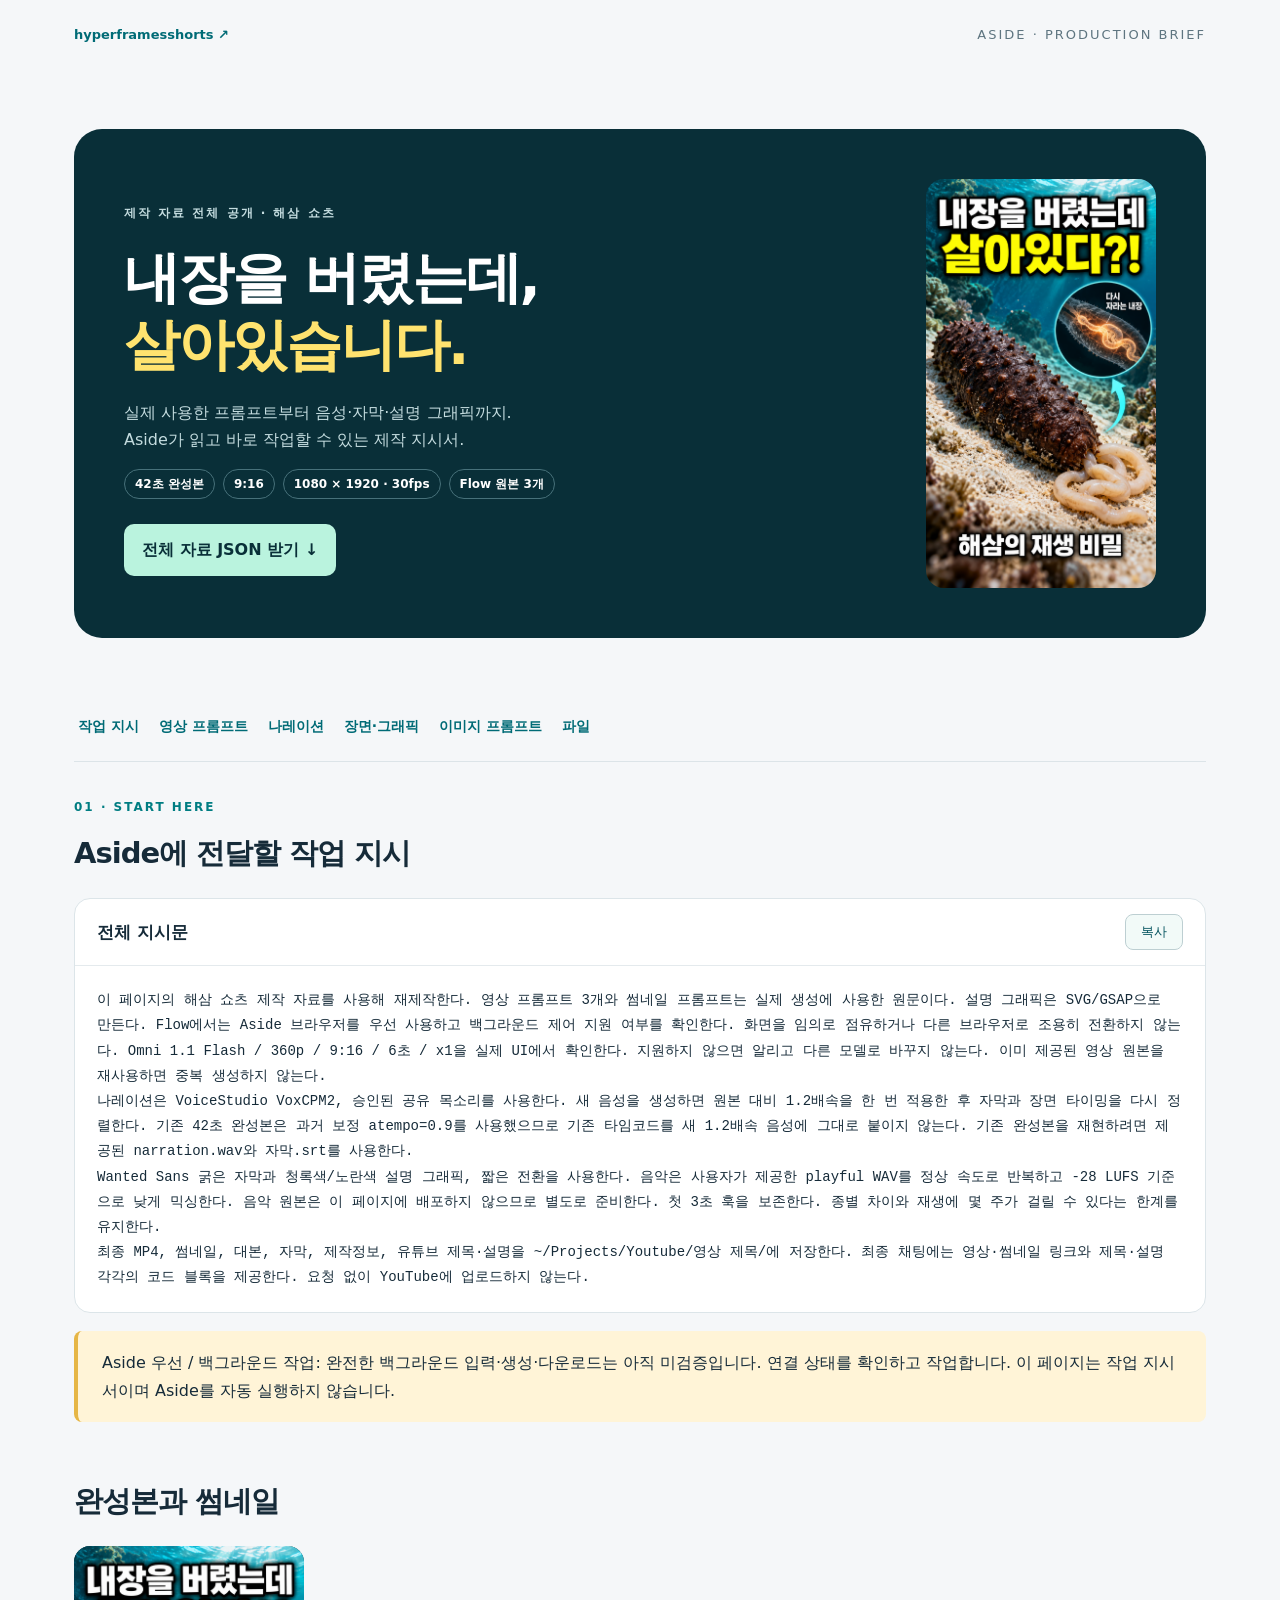
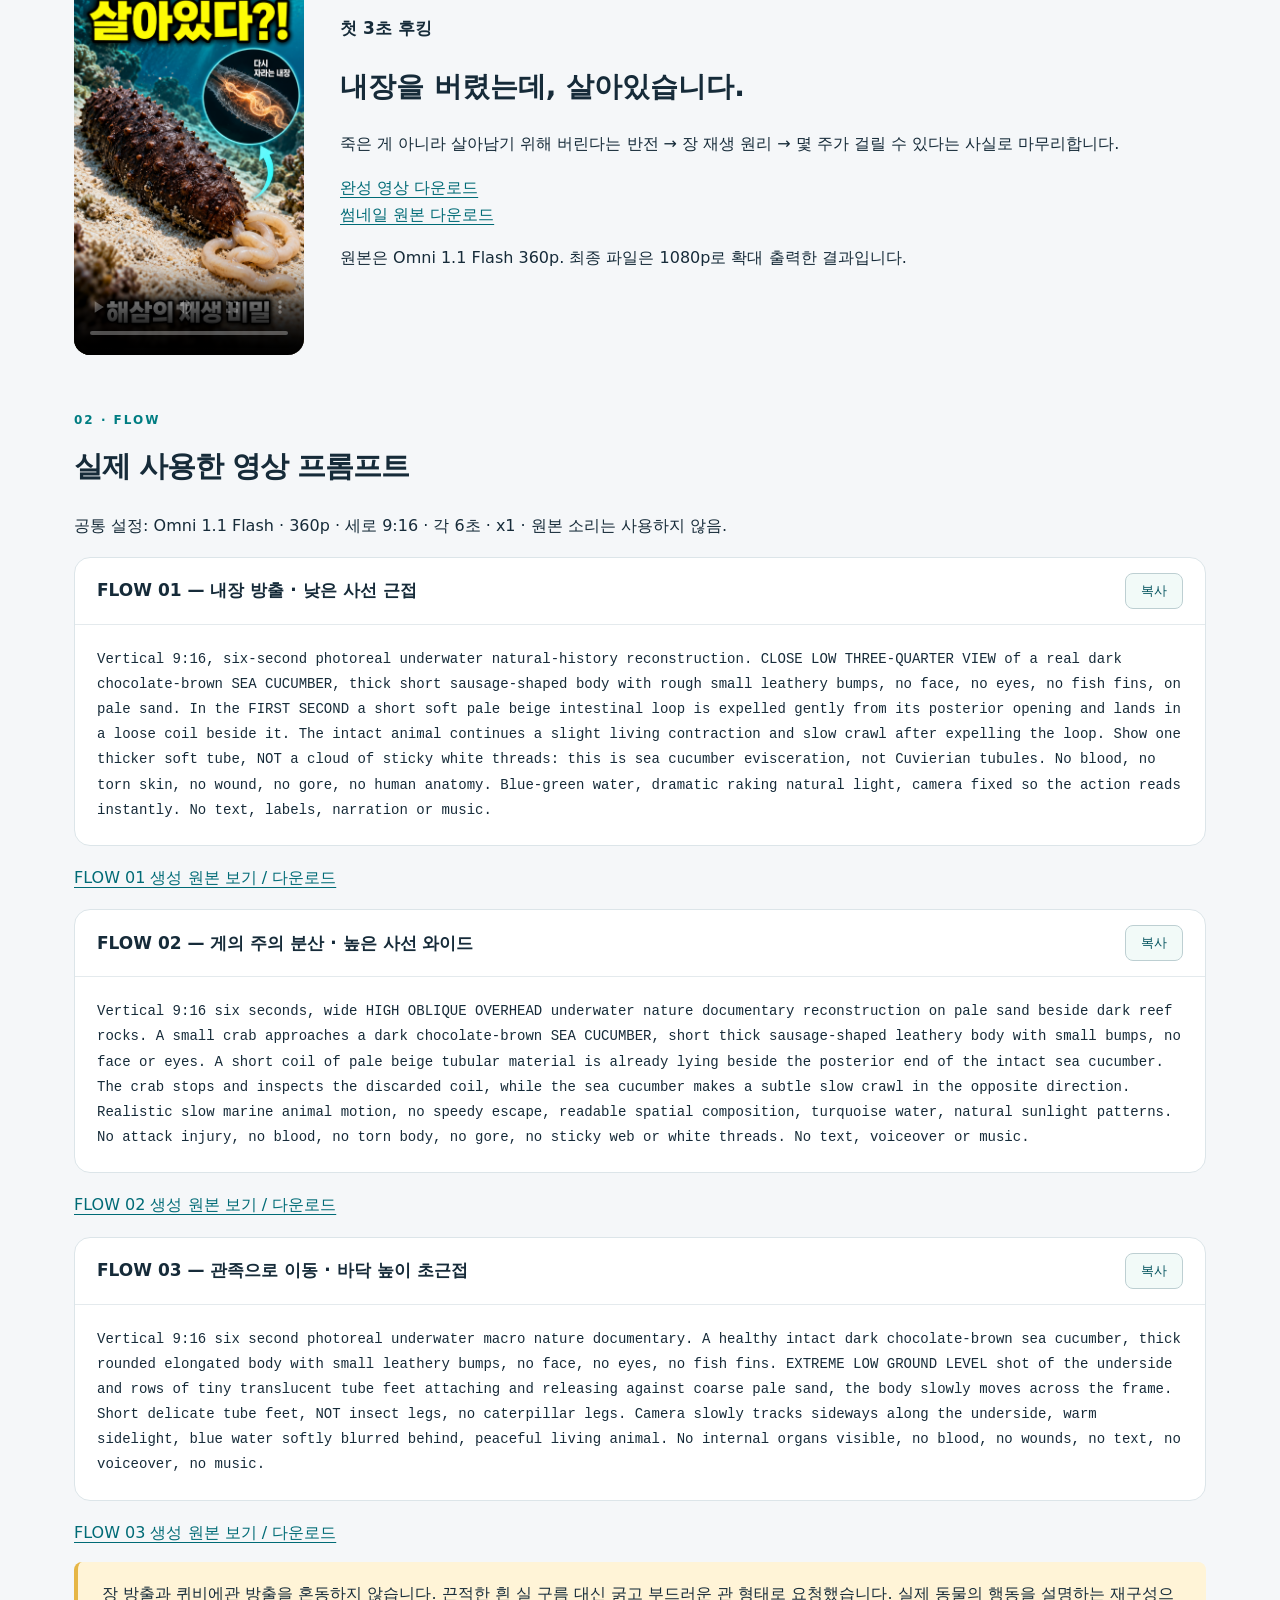
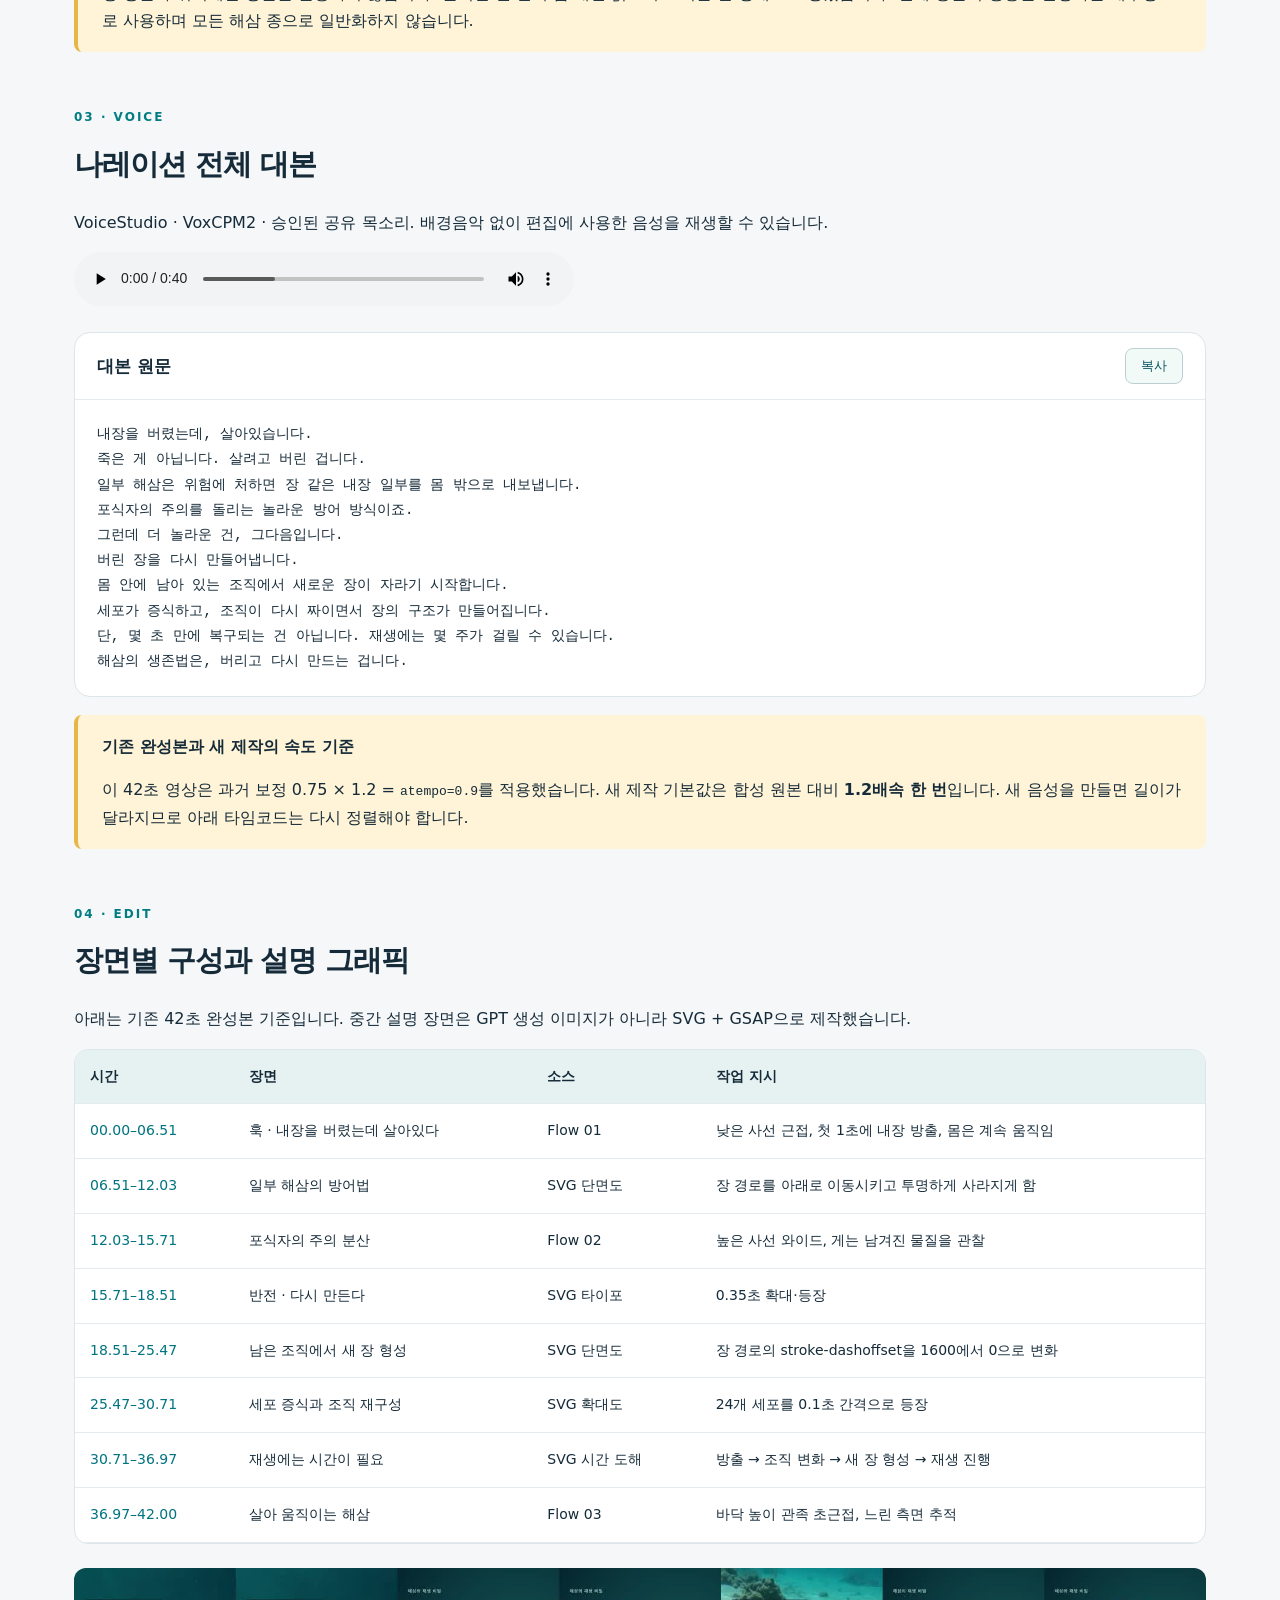
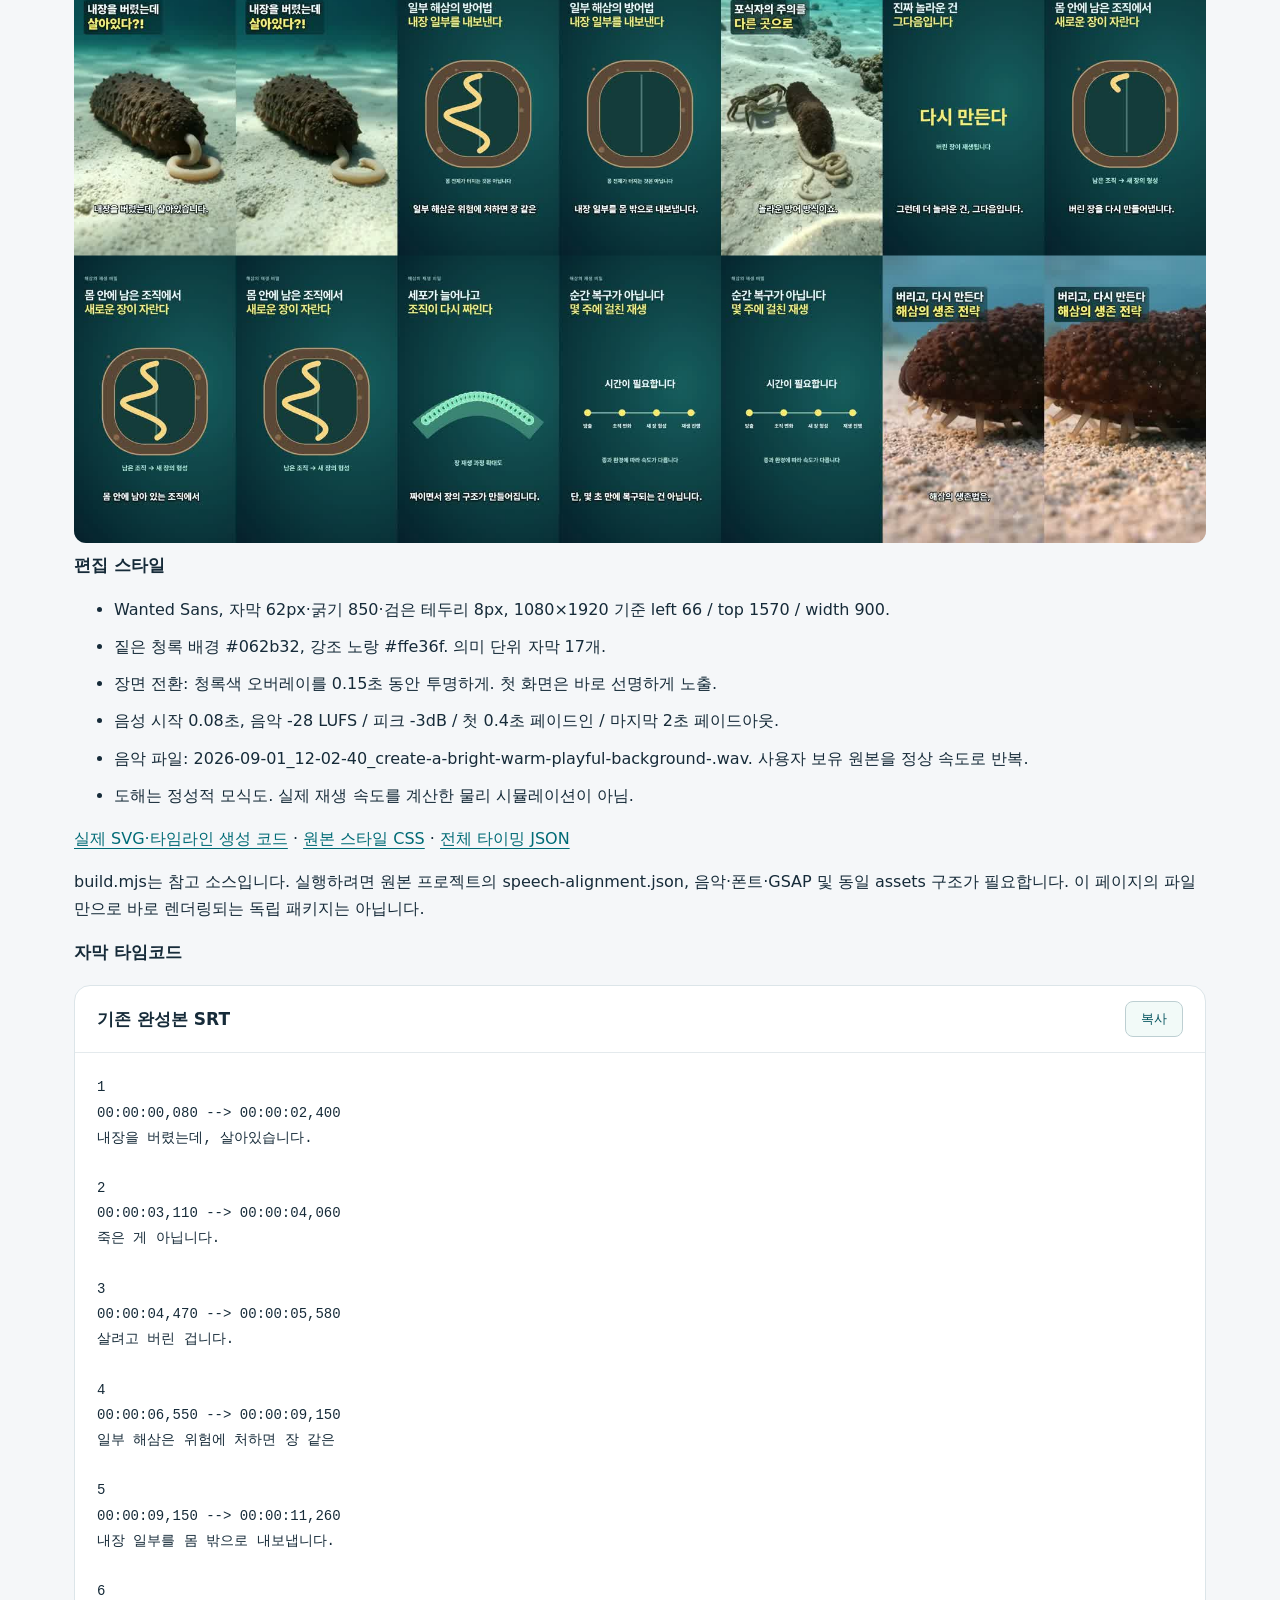
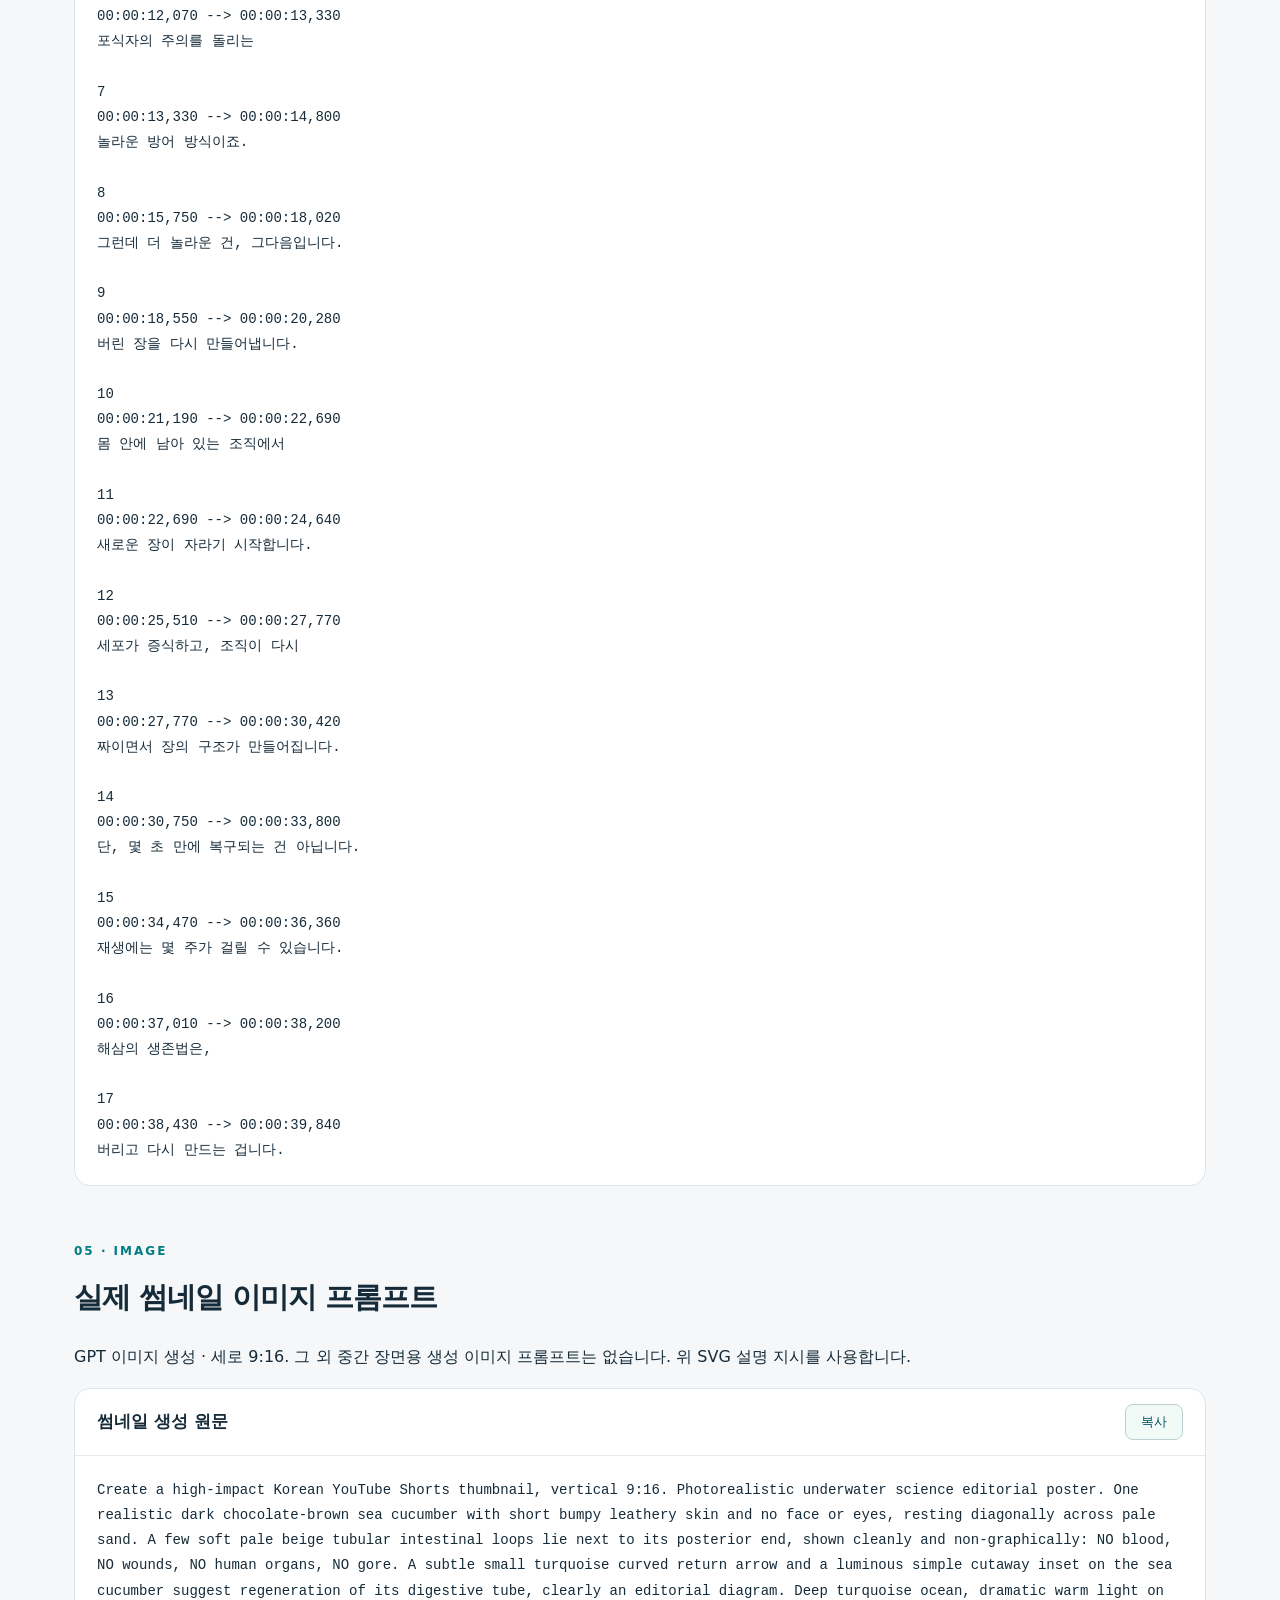
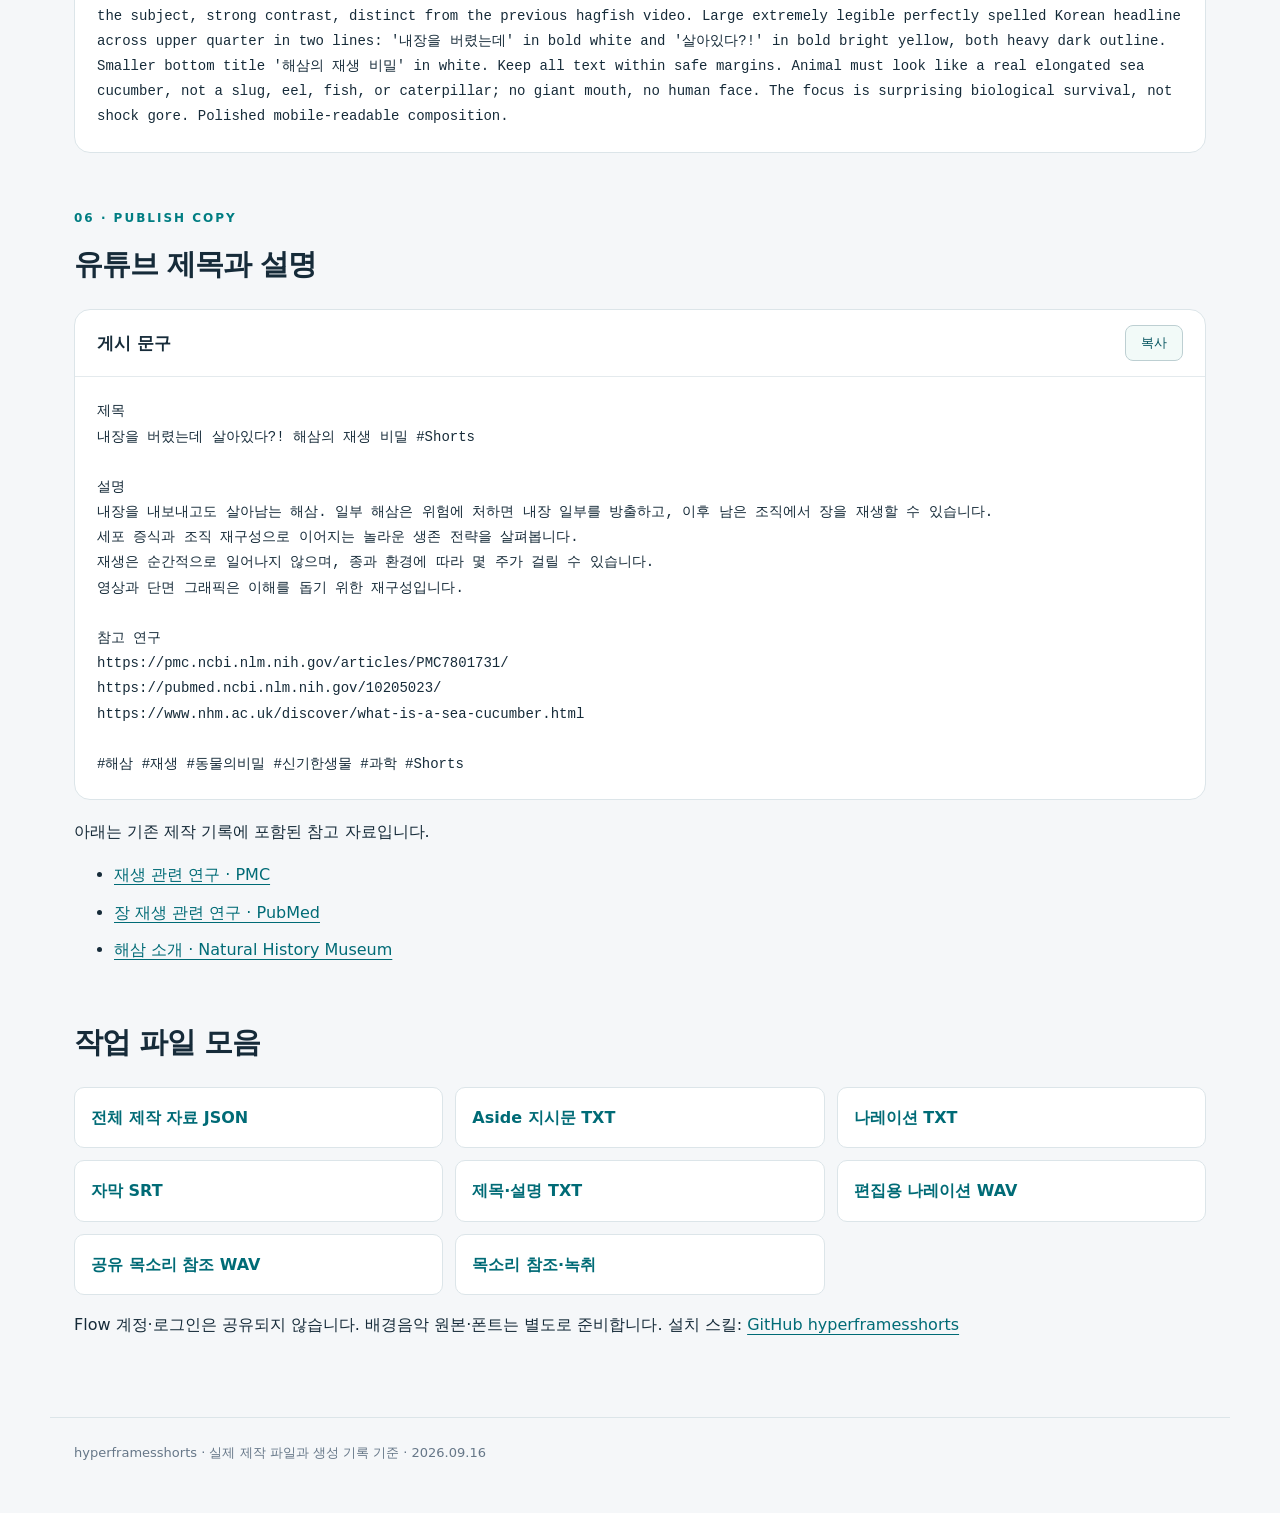
==== docs/sea-cucumber/index.html @ 7187f909 "Publish sea cucumber Shorts production brief with original prompts and media" ====
<!doctype html><html lang="ko"><meta charset="utf-8"><meta name="viewport" content="width=device-width,initial-scale=1"><title>해삼 쇼츠 제작 지시서 | hyperframesshorts</title><meta name="description" content="해삼 쇼츠 실제 영상 프롬프트, 나레이션, 썸네일 프롬프트, 편집 타임라인과 Aside 작업 지시서"><style>*{box-sizing:border-box}html{scroll-behavior:smooth;scroll-padding-top:80px}body{margin:0;background:#f5f7f9;color:#162b39;font-family:system-ui,-apple-system,"Apple SD Gothic Neo",sans-serif;line-height:1.7}header,main,footer{max-width:1180px;margin:auto;padding:24px}header{display:flex;justify-content:space-between;font-size:13px}a{color:#006b76;text-underline-offset:4px}header a{text-decoration:none;font-weight:800}header span{letter-spacing:2px;color:#5e7580}.hero{display:grid;grid-template-columns:1fr 230px;gap:60px;align-items:center;background:#092f38;color:white;padding:50px;border-radius:28px}.hero img{width:100%;border-radius:18px}.hero h1{font-size:clamp(32px,4.4vw,58px);line-height:1.2;letter-spacing:-2px;margin:20px 0}em{color:#ffe36f;font-style:normal}.hero p{color:#c4dcdf}.eyebrow{letter-spacing:2px;font-size:12px;font-weight:800;color:#007d82}.chips{display:flex;flex-wrap:wrap;gap:8px}.chips b{font-size:12px;border:1px solid #47717a;padding:4px 10px;border-radius:30px}.cta{display:inline-block;background:#baf3de;color:#092f38;padding:12px 18px;border-radius:10px;margin-top:25px;text-decoration:none;font-weight:800}nav{display:flex;gap:20px;overflow:auto;padding:22px 4px;position:sticky;top:0;background:#f5f7f9f5;z-index:4;border-bottom:1px solid #dce4e8}nav a{white-space:nowrap;font-size:14px;text-decoration:none;font-weight:700}section{margin:35px 0 55px}h2{font-size:29px;letter-spacing:-1px;margin:8px 0 20px}article{background:white;border:1px solid #dce5e9;border-radius:16px;margin:18px 0;overflow:hidden}.bar{display:flex;align-items:center;justify-content:space-between;gap:16px;padding:15px 22px;border-bottom:1px solid #e4eaed}h3{margin:0;font-size:17px}button{border:1px solid #bdcfd2;background:#f2faf8;color:#075560;padding:8px 15px;border-radius:8px;cursor:pointer;flex-shrink:0}button:focus-visible,a:focus-visible{outline:3px solid #eeae19;outline-offset:3px}pre{font-family:ui-monospace,monospace;font-size:14px;line-height:1.8;white-space:pre-wrap;overflow-wrap:anywhere;padding:22px;margin:0}.notice{background:#fff4d7;border-left:4px solid #e6b646;padding:18px 24px;border-radius:8px}.notice p{margin-bottom:0}.preview{display:grid;grid-template-columns:230px 1fr;gap:36px;align-items:center}.preview video{width:230px;max-height:480px;border-radius:16px;background:#072c32}blockquote{margin:20px 0;font-size:28px;font-weight:750}audio{max-width:100%;width:500px}.table-wrap{overflow-x:auto;background:white;border:1px solid #dce5e9;border-radius:14px}table{border-collapse:collapse;width:100%;min-width:720px;font-size:14px}td,th{padding:15px;text-align:left;border-bottom:1px solid #e4eaed}th{background:#e6f1f1}td:first-child{white-space:nowrap;color:#007480}.sheet{width:100%;margin-top:24px;border-radius:12px}li{margin:10px 0}.downloads{display:grid;grid-template-columns:repeat(3,1fr);gap:12px}.downloads a{background:white;border:1px solid #dce5e9;border-radius:10px;padding:16px;text-decoration:none;font-weight:650}footer{border-top:1px solid #dce5e9;color:#678;font-size:13px}#status{position:fixed;bottom:20px;left:50%;transform:translateX(-50%);background:#123c40;color:white;padding:10px 20px;border-radius:8px;display:none}@media(max-width:650px){header,main,footer{padding:18px}header span{display:none}.hero{padding:25px;gap:25px;grid-template-columns:1fr}.hero img{width:145px;justify-self:center}.hero h1{font-size:36px}.preview{grid-template-columns:1fr}.preview video{justify-self:center}.downloads{grid-template-columns:1fr 1fr}.bar{padding:14px}pre{padding:16px}.hero{margin-top:15px}h2{font-size:25px}}</style><header><a href="https://github.com/aihubos/hyperframesshorts">hyperframesshorts ↗</a><span>ASIDE · PRODUCTION BRIEF</span></header><main><section class="hero"><div><p class="eyebrow">제작 자료 전체 공개 · 해삼 쇼츠</p><h1>내장을 버렸는데,<br><em>살아있습니다.</em></h1><p>실제 사용한 프롬프트부터 음성·자막·설명 그래픽까지.<br>Aside가 읽고 바로 작업할 수 있는 제작 지시서.</p><div class="chips"><b>42초 완성본</b><b>9:16</b><b>1080 × 1920 · 30fps</b><b>Flow 원본 3개</b></div><a class="cta" href="brief.json" download>전체 자료 JSON 받기 ↓</a></div><img src="media/thumbnail.png" alt="해삼 쇼츠 썸네일"></section><nav><a href="#start">작업 지시</a><a href="#video">영상 프롬프트</a><a href="#voice">나레이션</a><a href="#scenes">장면·그래픽</a><a href="#image">이미지 프롬프트</a><a href="#files">파일</a></nav>
<section id="start"><p class="eyebrow">01 · START HERE</p><h2>Aside에 전달할 작업 지시</h2><article><div class="bar"><h3>전체 지시문</h3><button data-copy="handoff">복사</button></div><pre id="handoff">이 페이지의 해삼 쇼츠 제작 자료를 사용해 재제작한다. 영상 프롬프트 3개와 썸네일 프롬프트는 실제 생성에 사용한 원문이다. 설명 그래픽은 SVG/GSAP으로 만든다. Flow에서는 Aside 브라우저를 우선 사용하고 백그라운드 제어 지원 여부를 확인한다. 화면을 임의로 점유하거나 다른 브라우저로 조용히 전환하지 않는다. Omni 1.1 Flash / 360p / 9:16 / 6초 / x1을 실제 UI에서 확인한다. 지원하지 않으면 알리고 다른 모델로 바꾸지 않는다. 이미 제공된 영상 원본을 재사용하면 중복 생성하지 않는다.
나레이션은 VoiceStudio VoxCPM2, 승인된 공유 목소리를 사용한다. 새 음성을 생성하면 원본 대비 1.2배속을 한 번 적용한 후 자막과 장면 타이밍을 다시 정렬한다. 기존 42초 완성본은 과거 보정 atempo=0.9를 사용했으므로 기존 타임코드를 새 1.2배속 음성에 그대로 붙이지 않는다. 기존 완성본을 재현하려면 제공된 narration.wav와 자막.srt를 사용한다.
Wanted Sans 굵은 자막과 청록색/노란색 설명 그래픽, 짧은 전환을 사용한다. 음악은 사용자가 제공한 playful WAV를 정상 속도로 반복하고 -28 LUFS 기준으로 낮게 믹싱한다. 음악 원본은 이 페이지에 배포하지 않으므로 별도로 준비한다. 첫 3초 훅을 보존한다. 종별 차이와 재생에 몇 주가 걸릴 수 있다는 한계를 유지한다.
최종 MP4, 썸네일, 대본, 자막, 제작정보, 유튜브 제목·설명을 ~/Projects/Youtube/영상 제목/에 저장한다. 최종 채팅에는 영상·썸네일 링크와 제목·설명 각각의 코드 블록을 제공한다. 요청 없이 YouTube에 업로드하지 않는다.</pre></article><p class="notice">Aside 우선 / 백그라운드 작업: 완전한 백그라운드 입력·생성·다운로드는 아직 미검증입니다. 연결 상태를 확인하고 작업합니다. 이 페이지는 작업 지시서이며 Aside를 자동 실행하지 않습니다.</p></section>
<section><h2>완성본과 썸네일</h2><div class="preview"><video controls preload="metadata" poster="media/thumbnail.png" src="media/final.mp4"></video><div><h3>첫 3초 후킹</h3><blockquote>내장을 버렸는데, 살아있습니다.</blockquote><p>죽은 게 아니라 살아남기 위해 버린다는 반전 → 장 재생 원리 → 몇 주가 걸릴 수 있다는 사실로 마무리합니다.</p><a href="media/final.mp4" download>완성 영상 다운로드</a><br><a href="media/thumbnail.png" download>썸네일 원본 다운로드</a><p>원본은 Omni 1.1 Flash 360p. 최종 파일은 1080p로 확대 출력한 결과입니다.</p></div></div></section>
<section id="video"><p class="eyebrow">02 · FLOW</p><h2>실제 사용한 영상 프롬프트</h2><p>공통 설정: Omni 1.1 Flash · 360p · 세로 9:16 · 각 6초 · x1 · 원본 소리는 사용하지 않음.</p><article><div class="bar"><h3>FLOW 01 — 내장 방출 · 낮은 사선 근접</h3><button data-copy="prompt1">복사</button></div><pre id="prompt1">Vertical 9:16, six-second photoreal underwater natural-history reconstruction. CLOSE LOW THREE-QUARTER VIEW of a real dark chocolate-brown SEA CUCUMBER, thick short sausage-shaped body with rough small leathery bumps, no face, no eyes, no fish fins, on pale sand. In the FIRST SECOND a short soft pale beige intestinal loop is expelled gently from its posterior opening and lands in a loose coil beside it. The intact animal continues a slight living contraction and slow crawl after expelling the loop. Show one thicker soft tube, NOT a cloud of sticky white threads: this is sea cucumber evisceration, not Cuvierian tubules. No blood, no torn skin, no wound, no gore, no human anatomy. Blue-green water, dramatic raking natural light, camera fixed so the action reads instantly. No text, labels, narration or music.</pre></article><p><a href="media/flow-01.mp4">FLOW 01 생성 원본 보기 / 다운로드</a></p><article><div class="bar"><h3>FLOW 02 — 게의 주의 분산 · 높은 사선 와이드</h3><button data-copy="prompt2">복사</button></div><pre id="prompt2">Vertical 9:16 six seconds, wide HIGH OBLIQUE OVERHEAD underwater nature documentary reconstruction on pale sand beside dark reef rocks. A small crab approaches a dark chocolate-brown SEA CUCUMBER, short thick sausage-shaped leathery body with small bumps, no face or eyes. A short coil of pale beige tubular material is already lying beside the posterior end of the intact sea cucumber. The crab stops and inspects the discarded coil, while the sea cucumber makes a subtle slow crawl in the opposite direction. Realistic slow marine animal motion, no speedy escape, readable spatial composition, turquoise water, natural sunlight patterns. No attack injury, no blood, no torn body, no gore, no sticky web or white threads. No text, voiceover or music.</pre></article><p><a href="media/flow-02.mp4">FLOW 02 생성 원본 보기 / 다운로드</a></p><article><div class="bar"><h3>FLOW 03 — 관족으로 이동 · 바닥 높이 초근접</h3><button data-copy="prompt3">복사</button></div><pre id="prompt3">Vertical 9:16 six second photoreal underwater macro nature documentary. A healthy intact dark chocolate-brown sea cucumber, thick rounded elongated body with small leathery bumps, no face, no eyes, no fish fins. EXTREME LOW GROUND LEVEL shot of the underside and rows of tiny translucent tube feet attaching and releasing against coarse pale sand, the body slowly moves across the frame. Short delicate tube feet, NOT insect legs, no caterpillar legs. Camera slowly tracks sideways along the underside, warm sidelight, blue water softly blurred behind, peaceful living animal. No internal organs visible, no blood, no wounds, no text, no voiceover, no music.</pre></article><p><a href="media/flow-03.mp4">FLOW 03 생성 원본 보기 / 다운로드</a></p><p class="notice">장 방출과 퀴비에관 방출을 혼동하지 않습니다. 끈적한 흰 실 구름 대신 굵고 부드러운 관 형태로 요청했습니다. 실제 동물의 행동을 설명하는 재구성으로 사용하며 모든 해삼 종으로 일반화하지 않습니다.</p></section><section id="voice"><p class="eyebrow">03 · VOICE</p><h2>나레이션 전체 대본</h2><p>VoiceStudio · VoxCPM2 · 승인된 공유 목소리. 배경음악 없이 편집에 사용한 음성을 재생할 수 있습니다.</p><audio controls preload="metadata" src="media/narration.wav"></audio><article><div class="bar"><h3>대본 원문</h3><button data-copy="narration">복사</button></div><pre id="narration">내장을 버렸는데, 살아있습니다.
죽은 게 아닙니다. 살려고 버린 겁니다.
일부 해삼은 위험에 처하면 장 같은 내장 일부를 몸 밖으로 내보냅니다.
포식자의 주의를 돌리는 놀라운 방어 방식이죠.
그런데 더 놀라운 건, 그다음입니다.
버린 장을 다시 만들어냅니다.
몸 안에 남아 있는 조직에서 새로운 장이 자라기 시작합니다.
세포가 증식하고, 조직이 다시 짜이면서 장의 구조가 만들어집니다.
단, 몇 초 만에 복구되는 건 아닙니다. 재생에는 몇 주가 걸릴 수 있습니다.
해삼의 생존법은, 버리고 다시 만드는 겁니다.
</pre></article><div class="notice"><strong>기존 완성본과 새 제작의 속도 기준</strong><p>이 42초 영상은 과거 보정 0.75 × 1.2 = <code>atempo=0.9</code>를 적용했습니다. 새 제작 기본값은 합성 원본 대비 <strong>1.2배속 한 번</strong>입니다. 새 음성을 만들면 길이가 달라지므로 아래 타임코드는 다시 정렬해야 합니다.</p></div></section><section id="scenes"><p class="eyebrow">04 · EDIT</p><h2>장면별 구성과 설명 그래픽</h2><p>아래는 기존 42초 완성본 기준입니다. 중간 설명 장면은 GPT 생성 이미지가 아니라 SVG + GSAP으로 제작했습니다.</p><div class="table-wrap"><table><thead><tr><th>시간</th><th>장면</th><th>소스</th><th>작업 지시</th></tr></thead><tbody><tr><td>00.00–06.51</td><td>훅 · 내장을 버렸는데 살아있다</td><td>Flow 01</td><td>낮은 사선 근접, 첫 1초에 내장 방출, 몸은 계속 움직임</td></tr><tr><td>06.51–12.03</td><td>일부 해삼의 방어법</td><td>SVG 단면도</td><td>장 경로를 아래로 이동시키고 투명하게 사라지게 함</td></tr><tr><td>12.03–15.71</td><td>포식자의 주의 분산</td><td>Flow 02</td><td>높은 사선 와이드, 게는 남겨진 물질을 관찰</td></tr><tr><td>15.71–18.51</td><td>반전 · 다시 만든다</td><td>SVG 타이포</td><td>0.35초 확대·등장</td></tr><tr><td>18.51–25.47</td><td>남은 조직에서 새 장 형성</td><td>SVG 단면도</td><td>장 경로의 stroke-dashoffset을 1600에서 0으로 변화</td></tr><tr><td>25.47–30.71</td><td>세포 증식과 조직 재구성</td><td>SVG 확대도</td><td>24개 세포를 0.1초 간격으로 등장</td></tr><tr><td>30.71–36.97</td><td>재생에는 시간이 필요</td><td>SVG 시간 도해</td><td>방출 → 조직 변화 → 새 장 형성 → 재생 진행</td></tr><tr><td>36.97–42.00</td><td>살아 움직이는 해삼</td><td>Flow 03</td><td>바닥 높이 관족 초근접, 느린 측면 추적</td></tr></tbody></table></div><img class="sheet" src="media/contact-sheet.jpg" alt="완성본 대표 장면 검토"><h3>편집 스타일</h3><ul><li>Wanted Sans, 자막 62px·굵기 850·검은 테두리 8px, 1080×1920 기준 left 66 / top 1570 / width 900.</li><li>짙은 청록 배경 #062b32, 강조 노랑 #ffe36f. 의미 단위 자막 17개.</li><li>장면 전환: 청록색 오버레이를 0.15초 동안 투명하게. 첫 화면은 바로 선명하게 노출.</li><li>음성 시작 0.08초, 음악 -28 LUFS / 피크 -3dB / 첫 0.4초 페이드인 / 마지막 2초 페이드아웃.</li><li>음악 파일: 2026-09-01_12-02-40_create-a-bright-warm-playful-background-.wav. 사용자 보유 원본을 정상 속도로 반복.</li><li>도해는 정성적 모식도. 실제 재생 속도를 계산한 물리 시뮬레이션이 아님.</li></ul><p><a href="files/build.mjs">실제 SVG·타임라인 생성 코드</a> · <a href="files/style.css">원본 스타일 CSS</a> · <a href="files/timing.json">전체 타이밍 JSON</a></p><p>build.mjs는 참고 소스입니다. 실행하려면 원본 프로젝트의 speech-alignment.json, 음악·폰트·GSAP 및 동일 assets 구조가 필요합니다. 이 페이지의 파일만으로 바로 렌더링되는 독립 패키지는 아닙니다.</p><h3>자막 타임코드</h3><article><div class="bar"><h3>기존 완성본 SRT</h3><button data-copy="srt">복사</button></div><pre id="srt">1
00:00:00,080 --&gt; 00:00:02,400
내장을 버렸는데, 살아있습니다.

2
00:00:03,110 --&gt; 00:00:04,060
죽은 게 아닙니다.

3
00:00:04,470 --&gt; 00:00:05,580
살려고 버린 겁니다.

4
00:00:06,550 --&gt; 00:00:09,150
일부 해삼은 위험에 처하면 장 같은

5
00:00:09,150 --&gt; 00:00:11,260
내장 일부를 몸 밖으로 내보냅니다.

6
00:00:12,070 --&gt; 00:00:13,330
포식자의 주의를 돌리는

7
00:00:13,330 --&gt; 00:00:14,800
놀라운 방어 방식이죠.

8
00:00:15,750 --&gt; 00:00:18,020
그런데 더 놀라운 건, 그다음입니다.

9
00:00:18,550 --&gt; 00:00:20,280
버린 장을 다시 만들어냅니다.

10
00:00:21,190 --&gt; 00:00:22,690
몸 안에 남아 있는 조직에서

11
00:00:22,690 --&gt; 00:00:24,640
새로운 장이 자라기 시작합니다.

12
00:00:25,510 --&gt; 00:00:27,770
세포가 증식하고, 조직이 다시

13
00:00:27,770 --&gt; 00:00:30,420
짜이면서 장의 구조가 만들어집니다.

14
00:00:30,750 --&gt; 00:00:33,800
단, 몇 초 만에 복구되는 건 아닙니다.

15
00:00:34,470 --&gt; 00:00:36,360
재생에는 몇 주가 걸릴 수 있습니다.

16
00:00:37,010 --&gt; 00:00:38,200
해삼의 생존법은,

17
00:00:38,430 --&gt; 00:00:39,840
버리고 다시 만드는 겁니다.
</pre></article></section><section id="image"><p class="eyebrow">05 · IMAGE</p><h2>실제 썸네일 이미지 프롬프트</h2><p>GPT 이미지 생성 · 세로 9:16. 그 외 중간 장면용 생성 이미지 프롬프트는 없습니다. 위 SVG 설명 지시를 사용합니다.</p><article><div class="bar"><h3>썸네일 생성 원문</h3><button data-copy="thumbnail-prompt">복사</button></div><pre id="thumbnail-prompt">Create a high-impact Korean YouTube Shorts thumbnail, vertical 9:16. Photorealistic underwater science editorial poster. One realistic dark chocolate-brown sea cucumber with short bumpy leathery skin and no face or eyes, resting diagonally across pale sand. A few soft pale beige tubular intestinal loops lie next to its posterior end, shown cleanly and non-graphically: NO blood, NO wounds, NO human organs, NO gore. A subtle small turquoise curved return arrow and a luminous simple cutaway inset on the sea cucumber suggest regeneration of its digestive tube, clearly an editorial diagram. Deep turquoise ocean, dramatic warm light on the subject, strong contrast, distinct from the previous hagfish video. Large extremely legible perfectly spelled Korean headline across upper quarter in two lines: &#x27;내장을 버렸는데&#x27; in bold white and &#x27;살아있다?!&#x27; in bold bright yellow, both heavy dark outline. Smaller bottom title &#x27;해삼의 재생 비밀&#x27; in white. Keep all text within safe margins. Animal must look like a real elongated sea cucumber, not a slug, eel, fish, or caterpillar; no giant mouth, no human face. The focus is surprising biological survival, not shock gore. Polished mobile-readable composition.</pre></article></section><section><p class="eyebrow">06 · PUBLISH COPY</p><h2>유튜브 제목과 설명</h2><article><div class="bar"><h3>게시 문구</h3><button data-copy="youtube">복사</button></div><pre id="youtube">제목
내장을 버렸는데 살아있다?! 해삼의 재생 비밀 #Shorts

설명
내장을 내보내고도 살아남는 해삼. 일부 해삼은 위험에 처하면 내장 일부를 방출하고, 이후 남은 조직에서 장을 재생할 수 있습니다.
세포 증식과 조직 재구성으로 이어지는 놀라운 생존 전략을 살펴봅니다.
재생은 순간적으로 일어나지 않으며, 종과 환경에 따라 몇 주가 걸릴 수 있습니다.
영상과 단면 그래픽은 이해를 돕기 위한 재구성입니다.

참고 연구
https://pmc.ncbi.nlm.nih.gov/articles/PMC7801731/
https://pubmed.ncbi.nlm.nih.gov/10205023/
https://www.nhm.ac.uk/discover/what-is-a-sea-cucumber.html

#해삼 #재생 #동물의비밀 #신기한생물 #과학 #Shorts
</pre></article><p>아래는 기존 제작 기록에 포함된 참고 자료입니다.</p><ul><li><a href="https://pmc.ncbi.nlm.nih.gov/articles/PMC7801731/">재생 관련 연구 · PMC</a></li><li><a href="https://pubmed.ncbi.nlm.nih.gov/10205023/">장 재생 관련 연구 · PubMed</a></li><li><a href="https://www.nhm.ac.uk/discover/what-is-a-sea-cucumber.html">해삼 소개 · Natural History Museum</a></li></ul></section><section id="files"><h2>작업 파일 모음</h2><div class="downloads"><a href="brief.json">전체 제작 자료 JSON</a><a href="files/aside-instructions.txt">Aside 지시문 TXT</a><a href="files/narration.txt">나레이션 TXT</a><a href="files/captions.srt">자막 SRT</a><a href="files/youtube.txt">제목·설명 TXT</a><a href="media/narration.wav">편집용 나레이션 WAV</a><a href="https://raw.githubusercontent.com/aihubos/hyperframesshorts/main/assets/voice/reference.wav">공유 목소리 참조 WAV</a><a href="https://github.com/aihubos/hyperframesshorts/tree/main/assets/voice">목소리 참조·녹취</a></div><p>Flow 계정·로그인은 공유되지 않습니다. 배경음악 원본·폰트는 별도로 준비합니다. 설치 스킬: <a href="https://github.com/aihubos/hyperframesshorts">GitHub hyperframesshorts</a></p></section></main><footer>hyperframesshorts · 실제 제작 파일과 생성 기록 기준 · 2026.09.16</footer><div id="status" role="status" aria-live="polite"></div><script>document.querySelectorAll('[data-copy]').forEach(b=>b.addEventListener('click',async()=>{let t=document.getElementById(b.dataset.copy);try{await navigator.clipboard.writeText(t.textContent);b.textContent='복사 완료';setTimeout(()=>b.textContent='복사',1600)}catch{let r=document.createRange();r.selectNodeContents(t);let s=getSelection();s.removeAllRanges();s.addRange(r);let el=document.getElementById('status');el.textContent='텍스트를 선택했습니다. 복사 단축키를 눌러 주세요.';el.style.display='block';setTimeout(()=>el.style.display='none',4000)}}));</script></html>
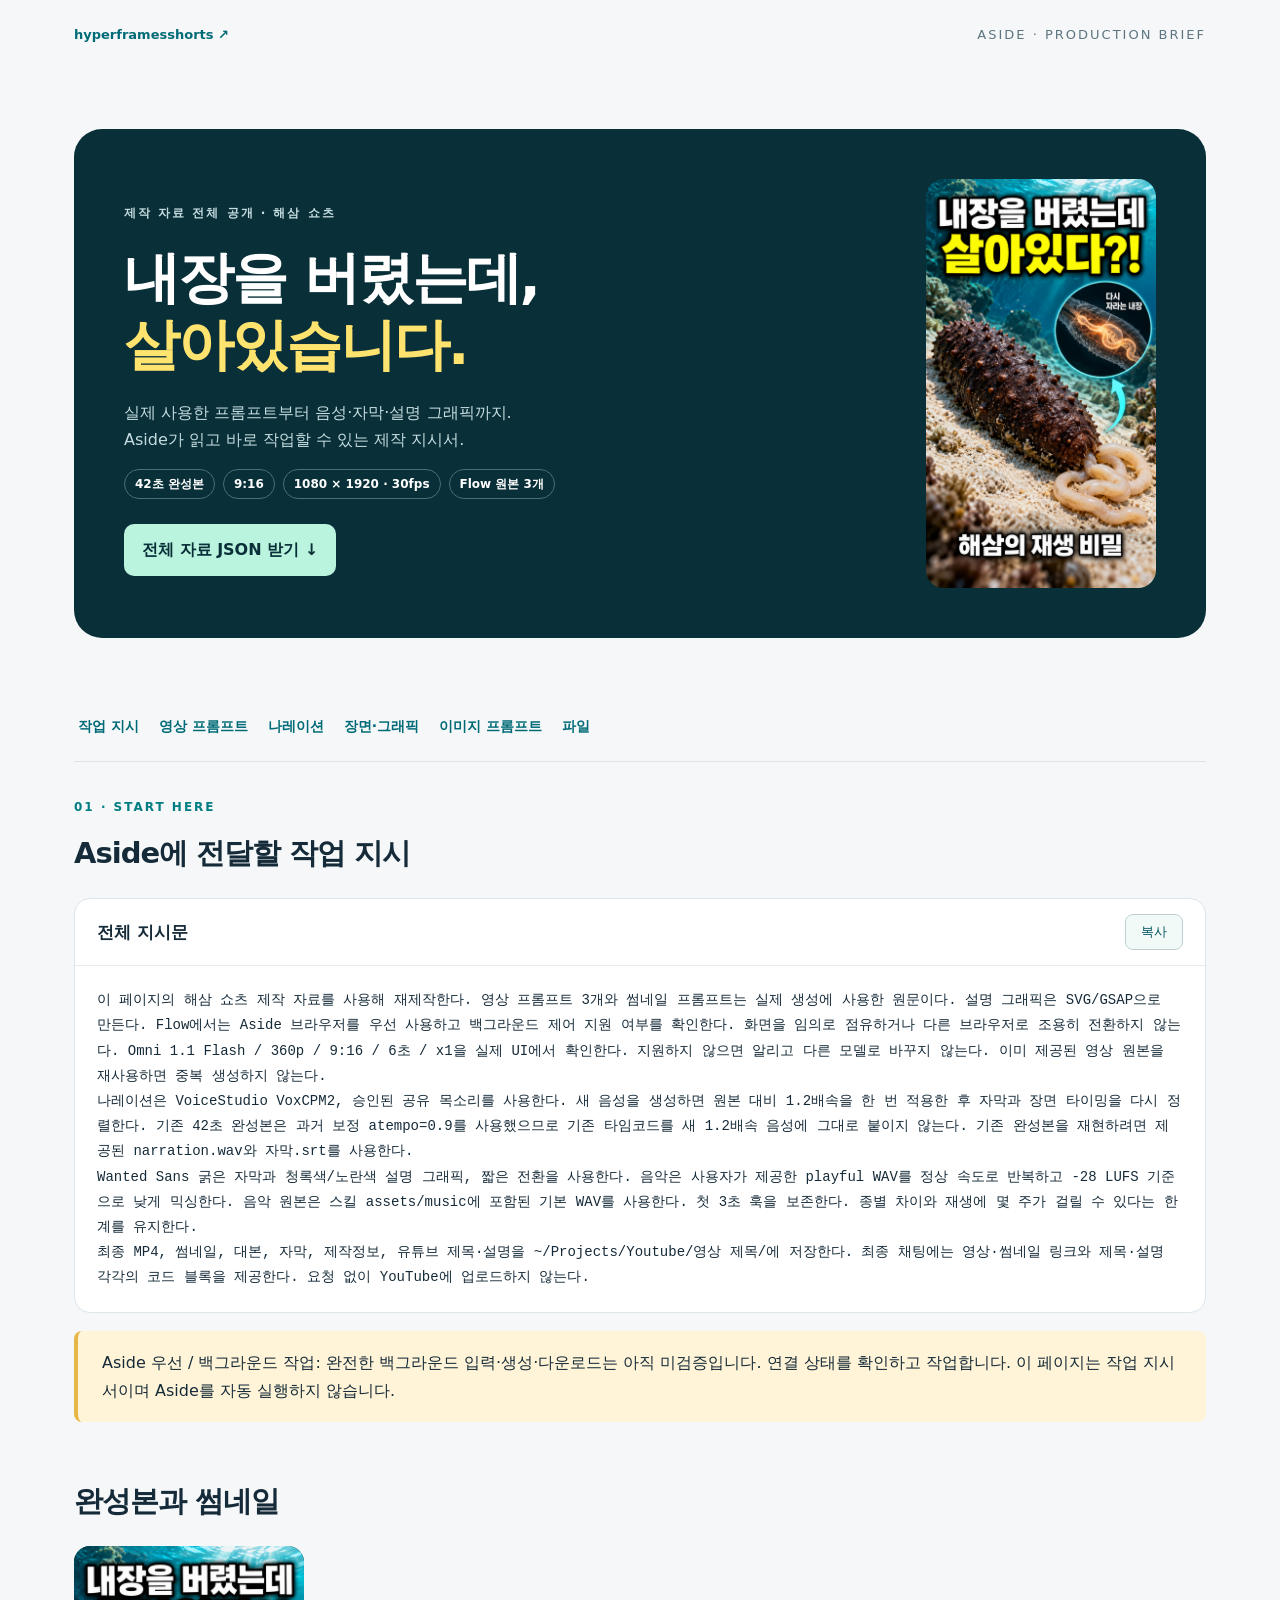
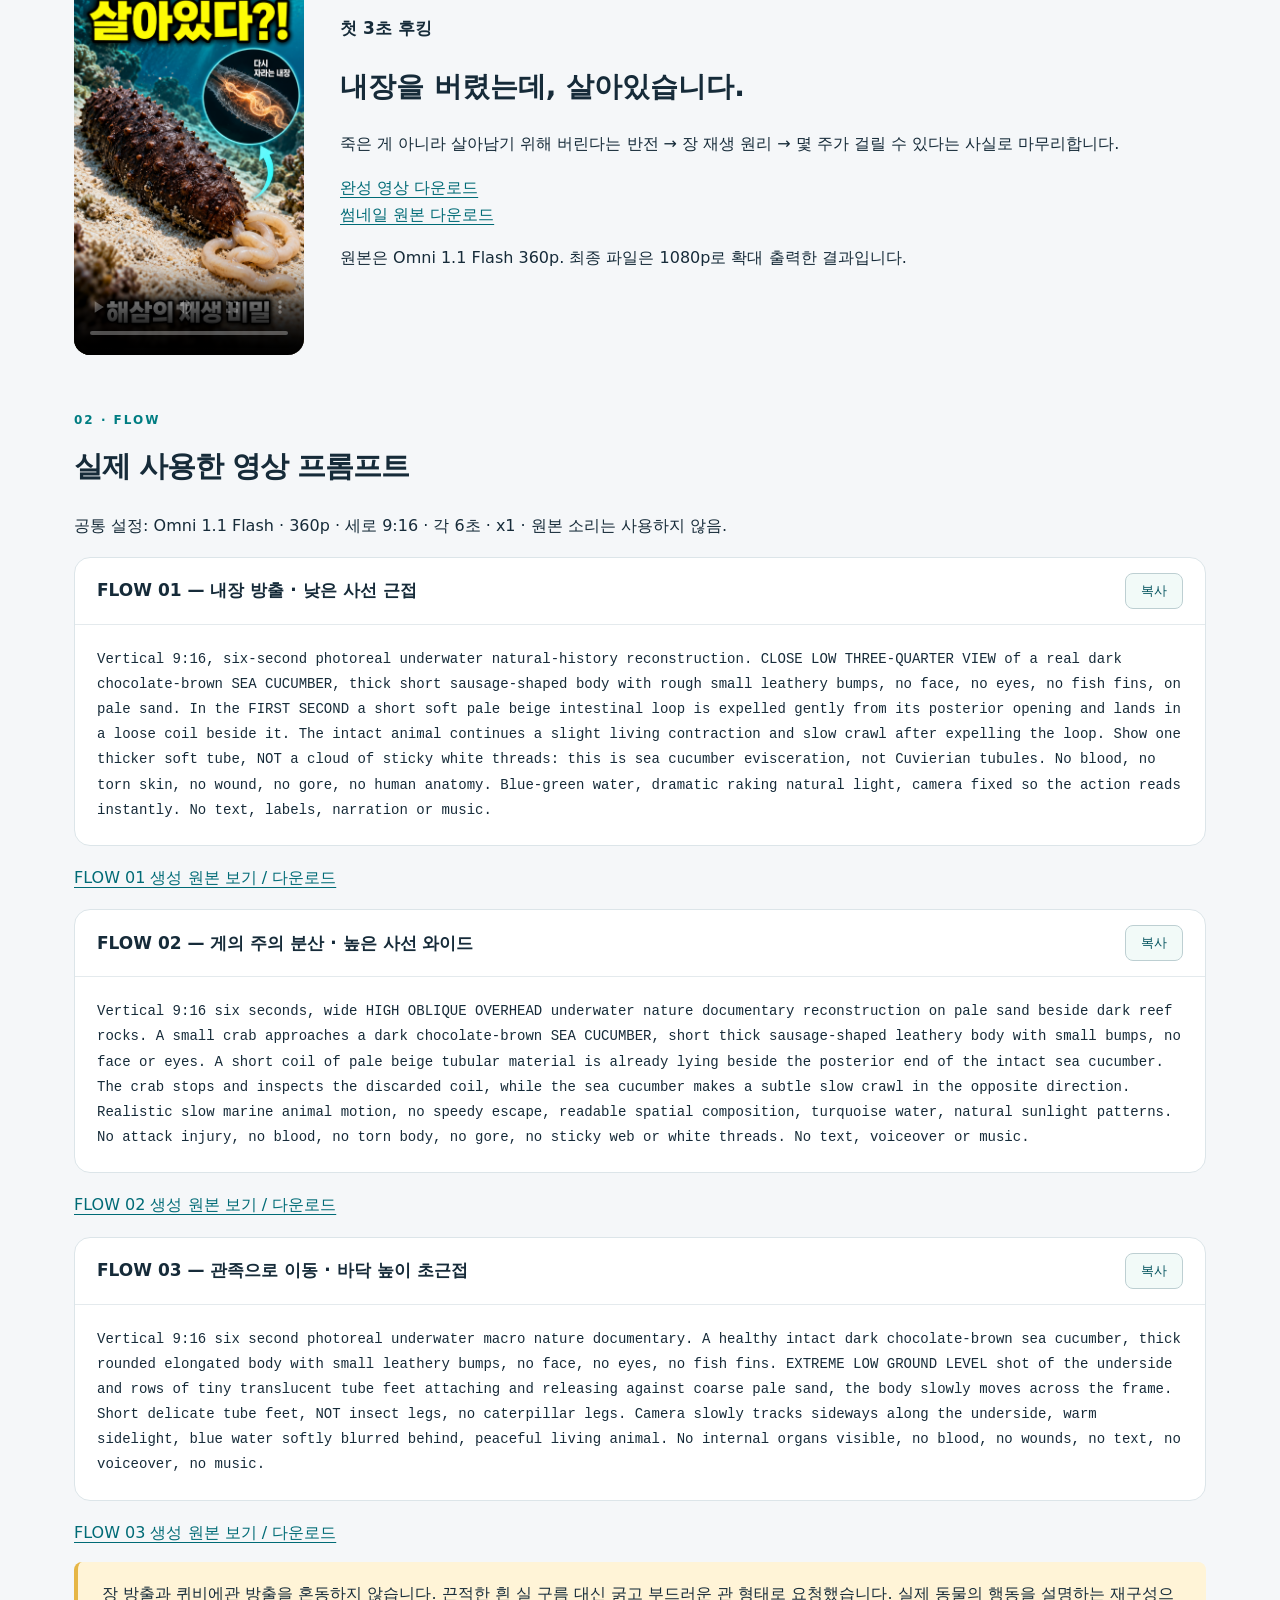
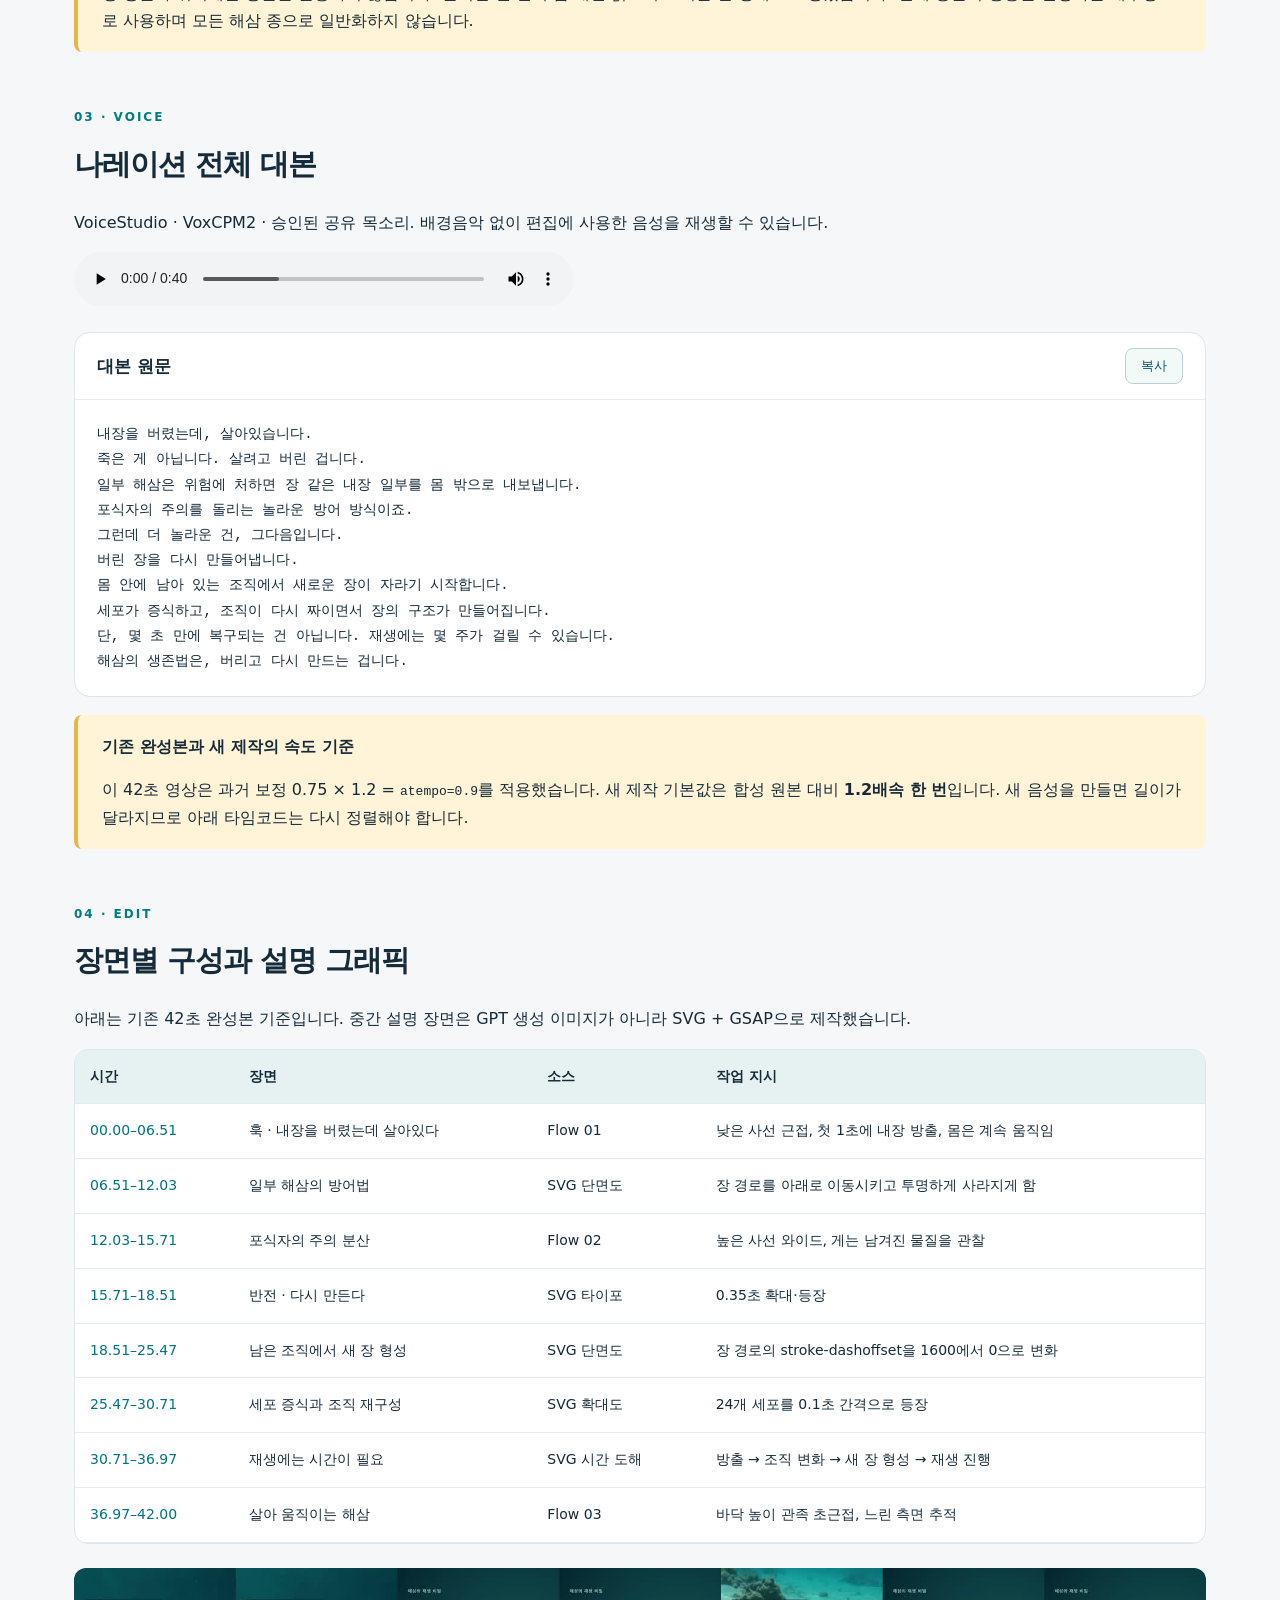
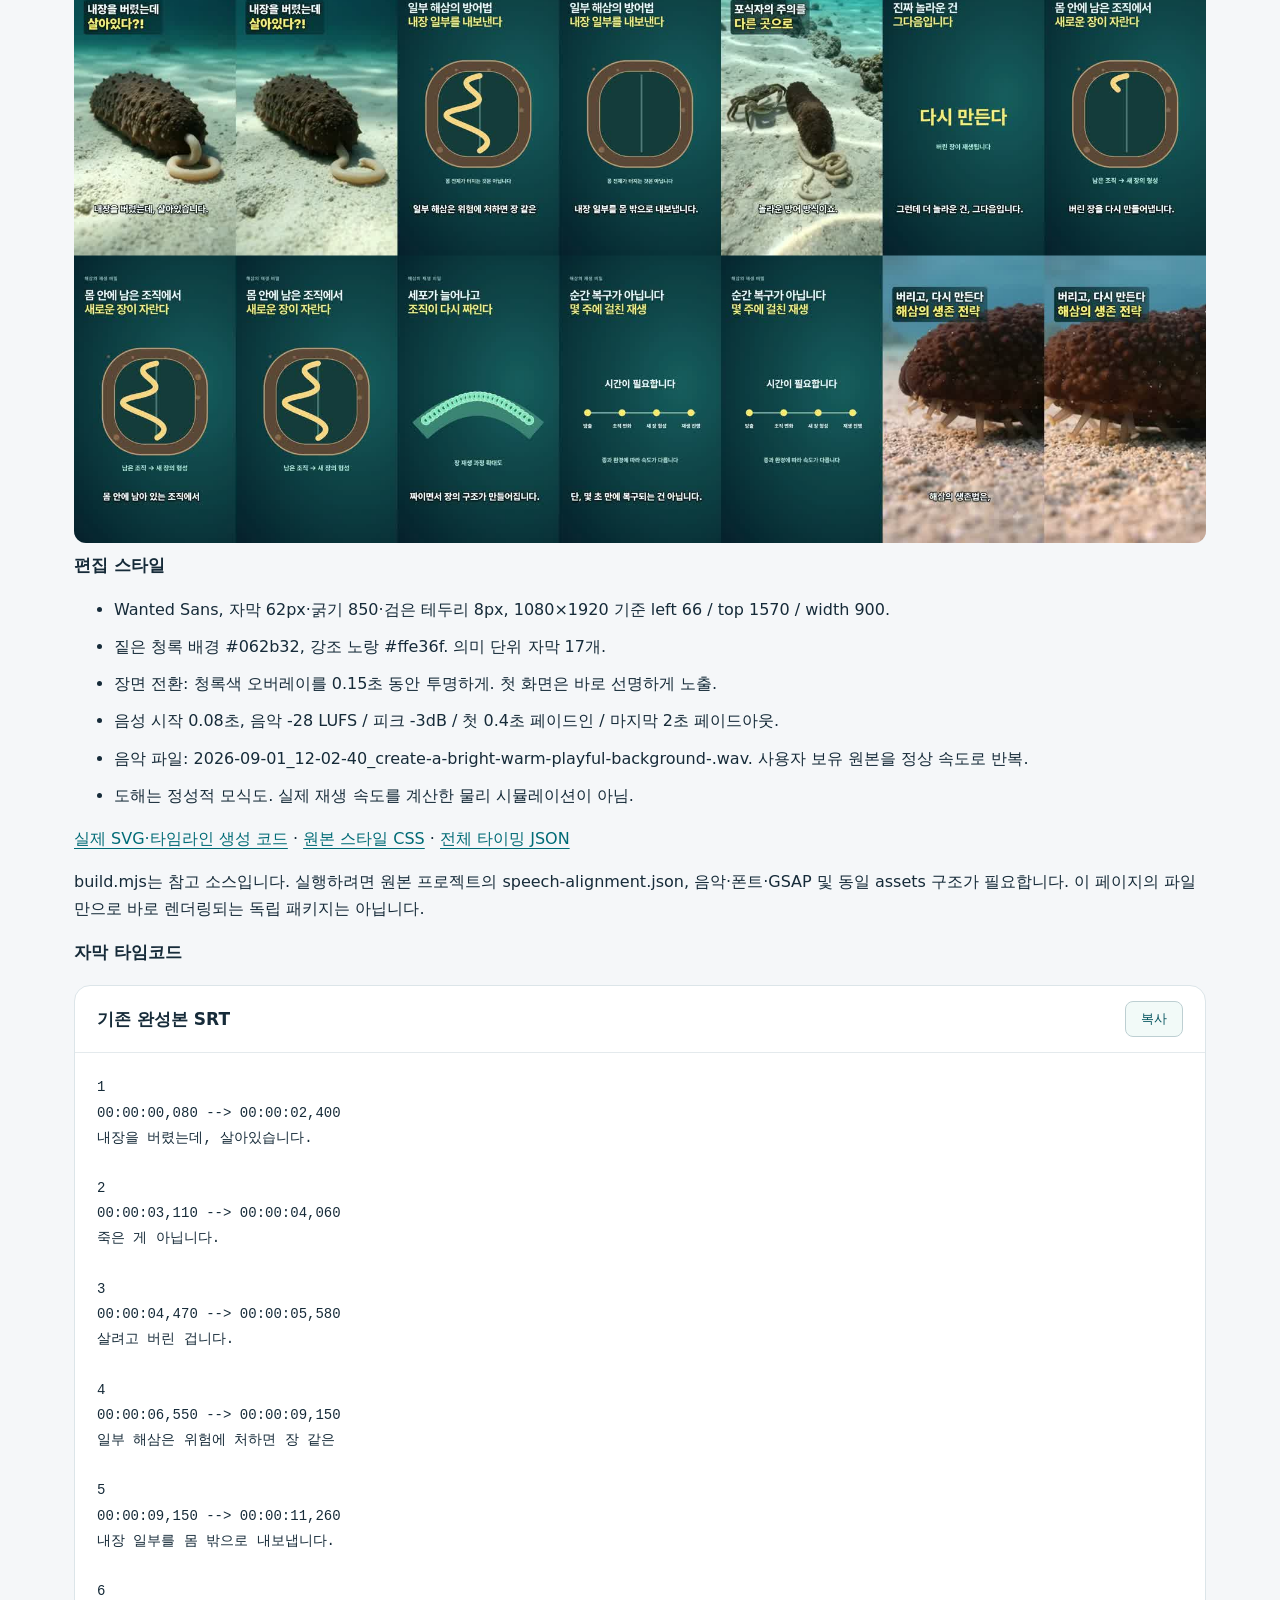
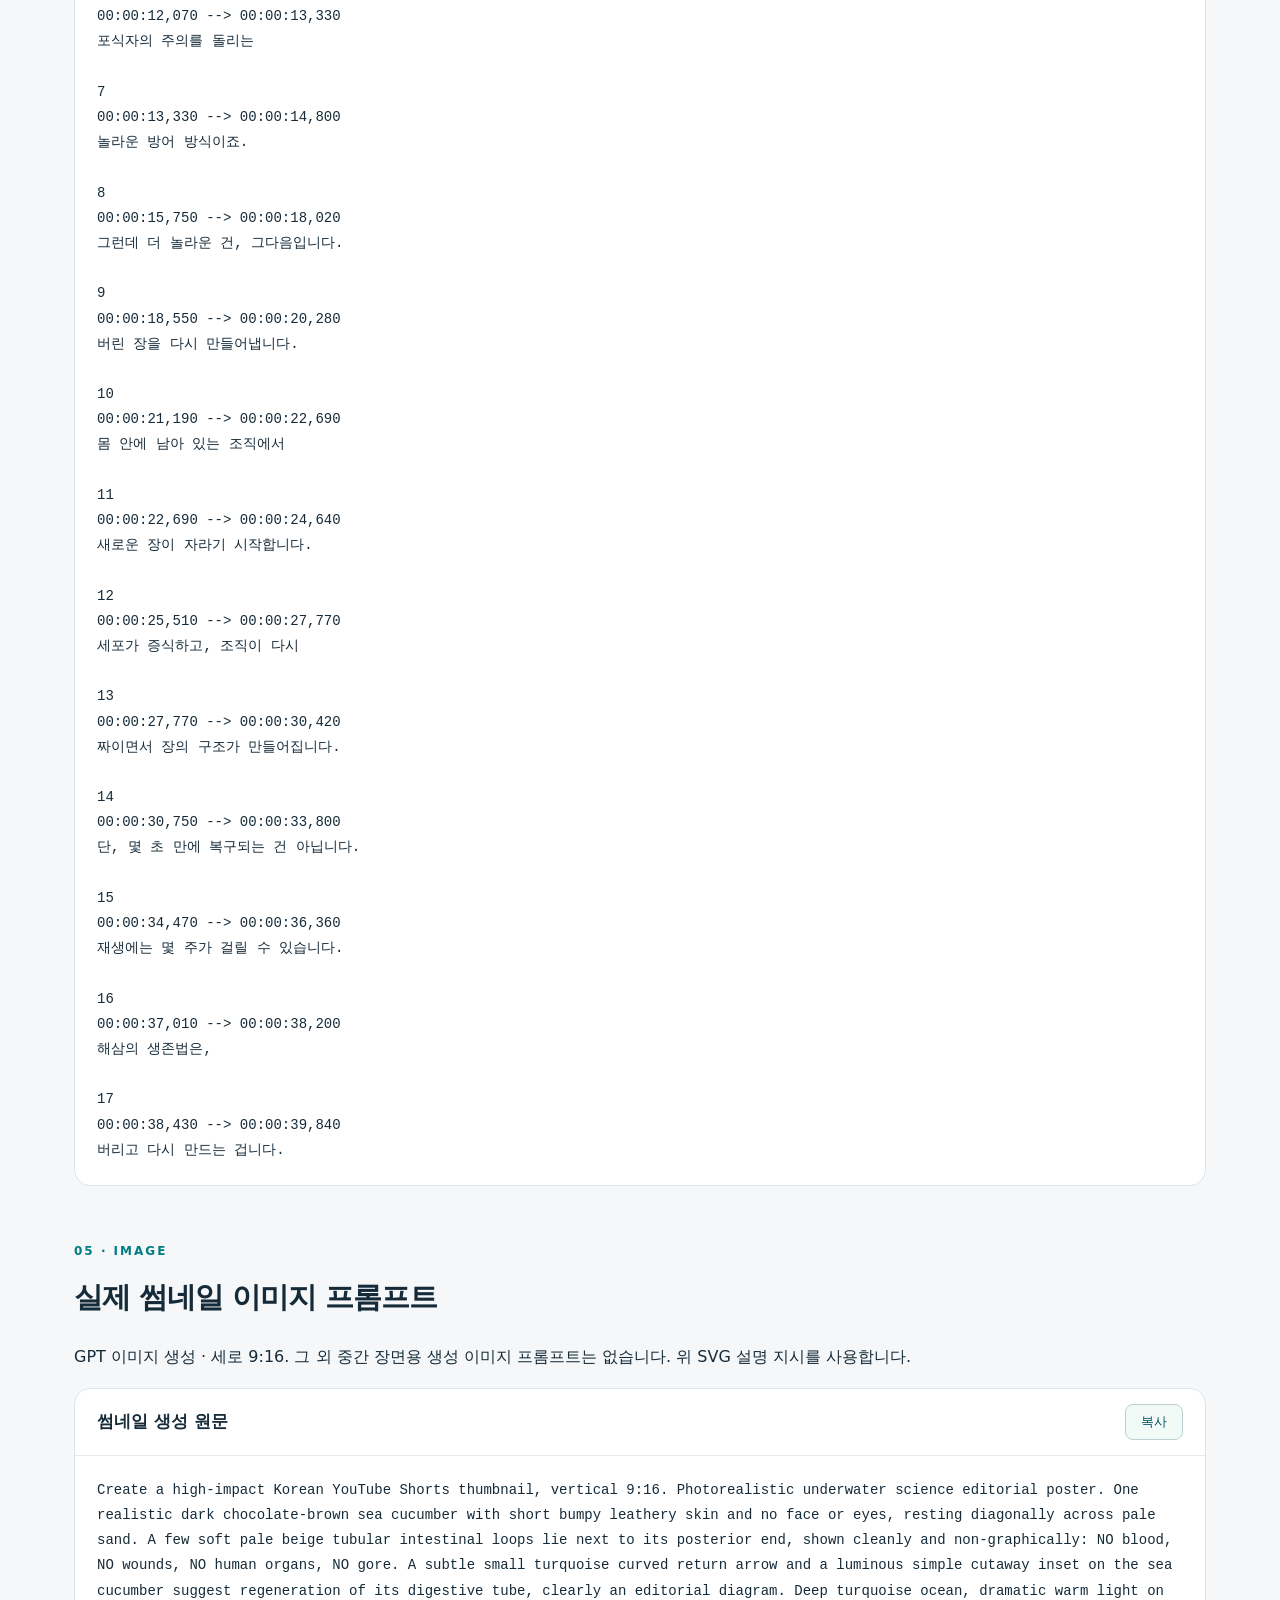
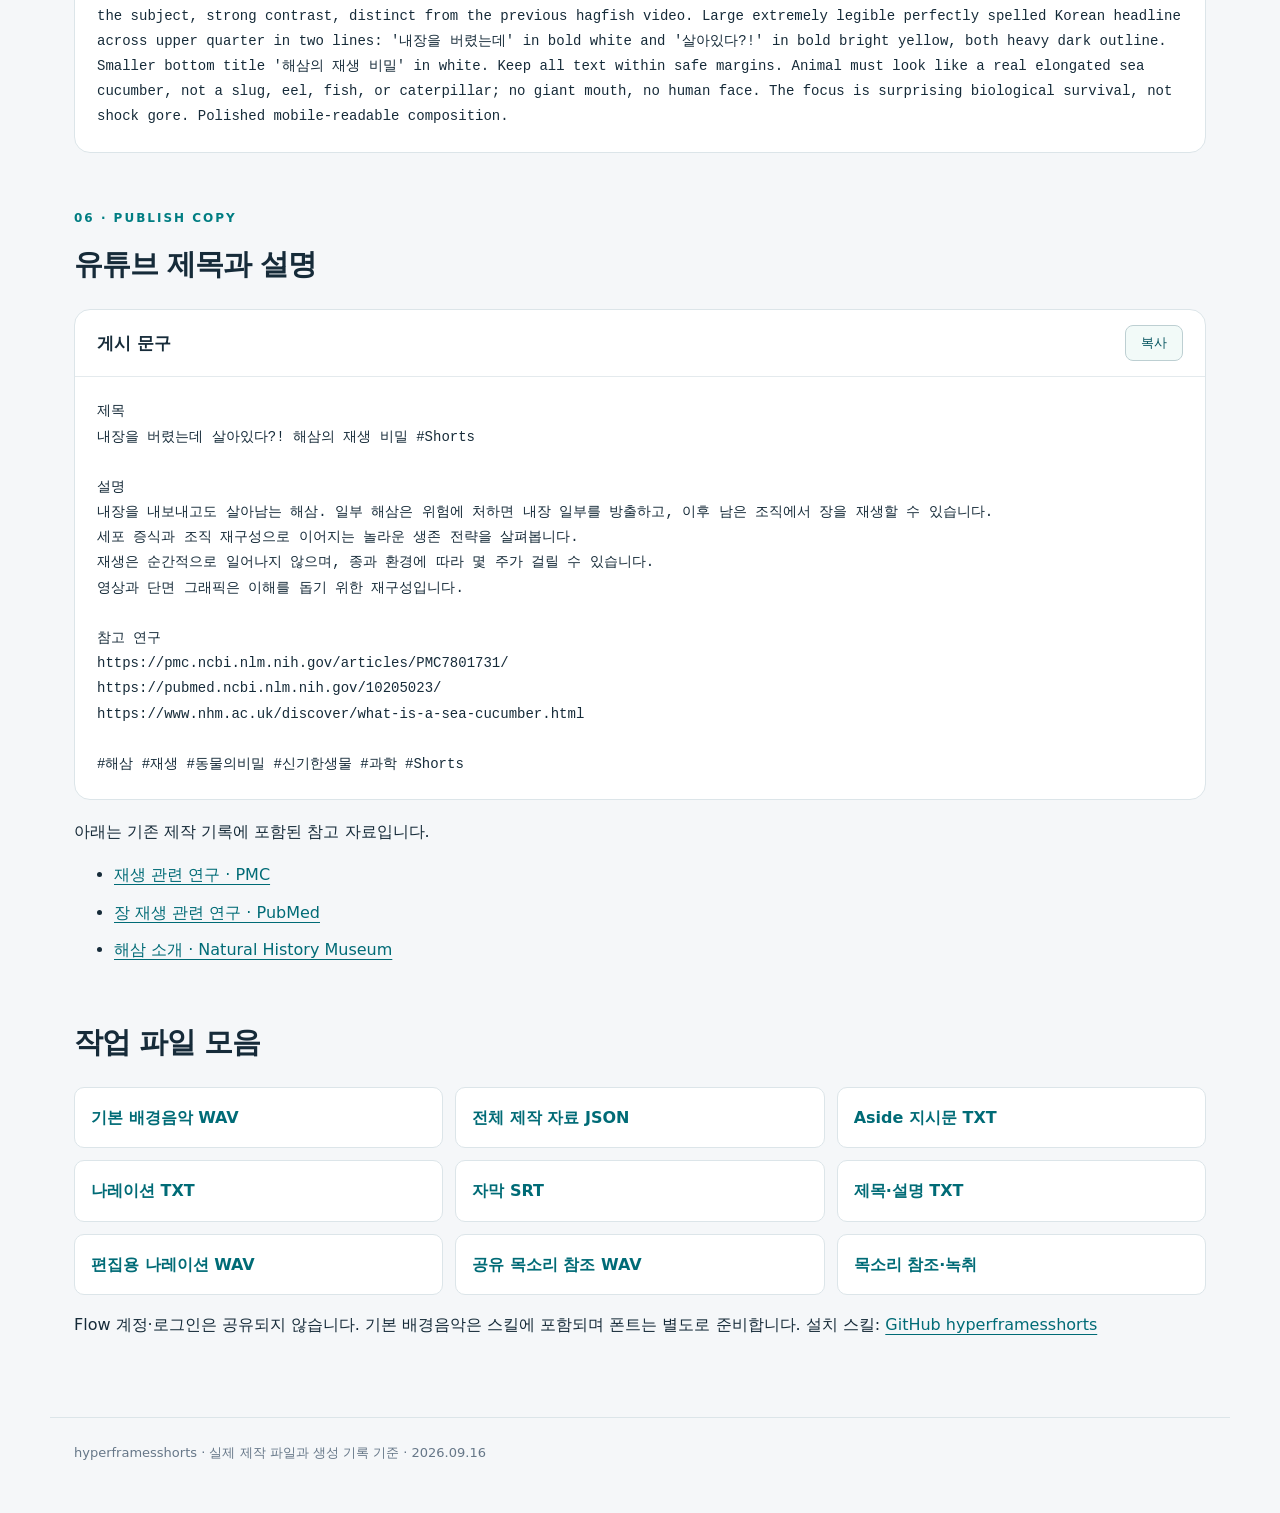
==== commit d836a0ac: "Bundle approved background music and use it by default for Shorts" ====
--- a/docs/sea-cucumber/index.html
+++ b/docs/sea-cucumber/index.html
@@ -1,7 +1,7 @@
 <!doctype html><html lang="ko"><meta charset="utf-8"><meta name="viewport" content="width=device-width,initial-scale=1"><title>해삼 쇼츠 제작 지시서 | hyperframesshorts</title><meta name="description" content="해삼 쇼츠 실제 영상 프롬프트, 나레이션, 썸네일 프롬프트, 편집 타임라인과 Aside 작업 지시서"><style>*{box-sizing:border-box}html{scroll-behavior:smooth;scroll-padding-top:80px}body{margin:0;background:#f5f7f9;color:#162b39;font-family:system-ui,-apple-system,"Apple SD Gothic Neo",sans-serif;line-height:1.7}header,main,footer{max-width:1180px;margin:auto;padding:24px}header{display:flex;justify-content:space-between;font-size:13px}a{color:#006b76;text-underline-offset:4px}header a{text-decoration:none;font-weight:800}header span{letter-spacing:2px;color:#5e7580}.hero{display:grid;grid-template-columns:1fr 230px;gap:60px;align-items:center;background:#092f38;color:white;padding:50px;border-radius:28px}.hero img{width:100%;border-radius:18px}.hero h1{font-size:clamp(32px,4.4vw,58px);line-height:1.2;letter-spacing:-2px;margin:20px 0}em{color:#ffe36f;font-style:normal}.hero p{color:#c4dcdf}.eyebrow{letter-spacing:2px;font-size:12px;font-weight:800;color:#007d82}.chips{display:flex;flex-wrap:wrap;gap:8px}.chips b{font-size:12px;border:1px solid #47717a;padding:4px 10px;border-radius:30px}.cta{display:inline-block;background:#baf3de;color:#092f38;padding:12px 18px;border-radius:10px;margin-top:25px;text-decoration:none;font-weight:800}nav{display:flex;gap:20px;overflow:auto;padding:22px 4px;position:sticky;top:0;background:#f5f7f9f5;z-index:4;border-bottom:1px solid #dce4e8}nav a{white-space:nowrap;font-size:14px;text-decoration:none;font-weight:700}section{margin:35px 0 55px}h2{font-size:29px;letter-spacing:-1px;margin:8px 0 20px}article{background:white;border:1px solid #dce5e9;border-radius:16px;margin:18px 0;overflow:hidden}.bar{display:flex;align-items:center;justify-content:space-between;gap:16px;padding:15px 22px;border-bottom:1px solid #e4eaed}h3{margin:0;font-size:17px}button{border:1px solid #bdcfd2;background:#f2faf8;color:#075560;padding:8px 15px;border-radius:8px;cursor:pointer;flex-shrink:0}button:focus-visible,a:focus-visible{outline:3px solid #eeae19;outline-offset:3px}pre{font-family:ui-monospace,monospace;font-size:14px;line-height:1.8;white-space:pre-wrap;overflow-wrap:anywhere;padding:22px;margin:0}.notice{background:#fff4d7;border-left:4px solid #e6b646;padding:18px 24px;border-radius:8px}.notice p{margin-bottom:0}.preview{display:grid;grid-template-columns:230px 1fr;gap:36px;align-items:center}.preview video{width:230px;max-height:480px;border-radius:16px;background:#072c32}blockquote{margin:20px 0;font-size:28px;font-weight:750}audio{max-width:100%;width:500px}.table-wrap{overflow-x:auto;background:white;border:1px solid #dce5e9;border-radius:14px}table{border-collapse:collapse;width:100%;min-width:720px;font-size:14px}td,th{padding:15px;text-align:left;border-bottom:1px solid #e4eaed}th{background:#e6f1f1}td:first-child{white-space:nowrap;color:#007480}.sheet{width:100%;margin-top:24px;border-radius:12px}li{margin:10px 0}.downloads{display:grid;grid-template-columns:repeat(3,1fr);gap:12px}.downloads a{background:white;border:1px solid #dce5e9;border-radius:10px;padding:16px;text-decoration:none;font-weight:650}footer{border-top:1px solid #dce5e9;color:#678;font-size:13px}#status{position:fixed;bottom:20px;left:50%;transform:translateX(-50%);background:#123c40;color:white;padding:10px 20px;border-radius:8px;display:none}@media(max-width:650px){header,main,footer{padding:18px}header span{display:none}.hero{padding:25px;gap:25px;grid-template-columns:1fr}.hero img{width:145px;justify-self:center}.hero h1{font-size:36px}.preview{grid-template-columns:1fr}.preview video{justify-self:center}.downloads{grid-template-columns:1fr 1fr}.bar{padding:14px}pre{padding:16px}.hero{margin-top:15px}h2{font-size:25px}}</style><header><a href="https://github.com/aihubos/hyperframesshorts">hyperframesshorts ↗</a><span>ASIDE · PRODUCTION BRIEF</span></header><main><section class="hero"><div><p class="eyebrow">제작 자료 전체 공개 · 해삼 쇼츠</p><h1>내장을 버렸는데,<br><em>살아있습니다.</em></h1><p>실제 사용한 프롬프트부터 음성·자막·설명 그래픽까지.<br>Aside가 읽고 바로 작업할 수 있는 제작 지시서.</p><div class="chips"><b>42초 완성본</b><b>9:16</b><b>1080 × 1920 · 30fps</b><b>Flow 원본 3개</b></div><a class="cta" href="brief.json" download>전체 자료 JSON 받기 ↓</a></div><img src="media/thumbnail.png" alt="해삼 쇼츠 썸네일"></section><nav><a href="#start">작업 지시</a><a href="#video">영상 프롬프트</a><a href="#voice">나레이션</a><a href="#scenes">장면·그래픽</a><a href="#image">이미지 프롬프트</a><a href="#files">파일</a></nav>
 <section id="start"><p class="eyebrow">01 · START HERE</p><h2>Aside에 전달할 작업 지시</h2><article><div class="bar"><h3>전체 지시문</h3><button data-copy="handoff">복사</button></div><pre id="handoff">이 페이지의 해삼 쇼츠 제작 자료를 사용해 재제작한다. 영상 프롬프트 3개와 썸네일 프롬프트는 실제 생성에 사용한 원문이다. 설명 그래픽은 SVG/GSAP으로 만든다. Flow에서는 Aside 브라우저를 우선 사용하고 백그라운드 제어 지원 여부를 확인한다. 화면을 임의로 점유하거나 다른 브라우저로 조용히 전환하지 않는다. Omni 1.1 Flash / 360p / 9:16 / 6초 / x1을 실제 UI에서 확인한다. 지원하지 않으면 알리고 다른 모델로 바꾸지 않는다. 이미 제공된 영상 원본을 재사용하면 중복 생성하지 않는다.
 나레이션은 VoiceStudio VoxCPM2, 승인된 공유 목소리를 사용한다. 새 음성을 생성하면 원본 대비 1.2배속을 한 번 적용한 후 자막과 장면 타이밍을 다시 정렬한다. 기존 42초 완성본은 과거 보정 atempo=0.9를 사용했으므로 기존 타임코드를 새 1.2배속 음성에 그대로 붙이지 않는다. 기존 완성본을 재현하려면 제공된 narration.wav와 자막.srt를 사용한다.
-Wanted Sans 굵은 자막과 청록색/노란색 설명 그래픽, 짧은 전환을 사용한다. 음악은 사용자가 제공한 playful WAV를 정상 속도로 반복하고 -28 LUFS 기준으로 낮게 믹싱한다. 음악 원본은 이 페이지에 배포하지 않으므로 별도로 준비한다. 첫 3초 훅을 보존한다. 종별 차이와 재생에 몇 주가 걸릴 수 있다는 한계를 유지한다.
+Wanted Sans 굵은 자막과 청록색/노란색 설명 그래픽, 짧은 전환을 사용한다. 음악은 사용자가 제공한 playful WAV를 정상 속도로 반복하고 -28 LUFS 기준으로 낮게 믹싱한다. 음악 원본은 스킬 assets/music에 포함된 기본 WAV를 사용한다. 첫 3초 훅을 보존한다. 종별 차이와 재생에 몇 주가 걸릴 수 있다는 한계를 유지한다.
 최종 MP4, 썸네일, 대본, 자막, 제작정보, 유튜브 제목·설명을 ~/Projects/Youtube/영상 제목/에 저장한다. 최종 채팅에는 영상·썸네일 링크와 제목·설명 각각의 코드 블록을 제공한다. 요청 없이 YouTube에 업로드하지 않는다.</pre></article><p class="notice">Aside 우선 / 백그라운드 작업: 완전한 백그라운드 입력·생성·다운로드는 아직 미검증입니다. 연결 상태를 확인하고 작업합니다. 이 페이지는 작업 지시서이며 Aside를 자동 실행하지 않습니다.</p></section>
 <section><h2>완성본과 썸네일</h2><div class="preview"><video controls preload="metadata" poster="media/thumbnail.png" src="media/final.mp4"></video><div><h3>첫 3초 후킹</h3><blockquote>내장을 버렸는데, 살아있습니다.</blockquote><p>죽은 게 아니라 살아남기 위해 버린다는 반전 → 장 재생 원리 → 몇 주가 걸릴 수 있다는 사실로 마무리합니다.</p><a href="media/final.mp4" download>완성 영상 다운로드</a><br><a href="media/thumbnail.png" download>썸네일 원본 다운로드</a><p>원본은 Omni 1.1 Flash 360p. 최종 파일은 1080p로 확대 출력한 결과입니다.</p></div></div></section>
 <section id="video"><p class="eyebrow">02 · FLOW</p><h2>실제 사용한 영상 프롬프트</h2><p>공통 설정: Omni 1.1 Flash · 360p · 세로 9:16 · 각 6초 · x1 · 원본 소리는 사용하지 않음.</p><article><div class="bar"><h3>FLOW 01 — 내장 방출 · 낮은 사선 근접</h3><button data-copy="prompt1">복사</button></div><pre id="prompt1">Vertical 9:16, six-second photoreal underwater natural-history reconstruction. CLOSE LOW THREE-QUARTER VIEW of a real dark chocolate-brown SEA CUCUMBER, thick short sausage-shaped body with rough small leathery bumps, no face, no eyes, no fish fins, on pale sand. In the FIRST SECOND a short soft pale beige intestinal loop is expelled gently from its posterior opening and lands in a loose coil beside it. The intact animal continues a slight living contraction and slow crawl after expelling the loop. Show one thicker soft tube, NOT a cloud of sticky white threads: this is sea cucumber evisceration, not Cuvierian tubules. No blood, no torn skin, no wound, no gore, no human anatomy. Blue-green water, dramatic raking natural light, camera fixed so the action reads instantly. No text, labels, narration or music.</pre></article><p><a href="media/flow-01.mp4">FLOW 01 생성 원본 보기 / 다운로드</a></p><article><div class="bar"><h3>FLOW 02 — 게의 주의 분산 · 높은 사선 와이드</h3><button data-copy="prompt2">복사</button></div><pre id="prompt2">Vertical 9:16 six seconds, wide HIGH OBLIQUE OVERHEAD underwater nature documentary reconstruction on pale sand beside dark reef rocks. A small crab approaches a dark chocolate-brown SEA CUCUMBER, short thick sausage-shaped leathery body with small bumps, no face or eyes. A short coil of pale beige tubular material is already lying beside the posterior end of the intact sea cucumber. The crab stops and inspects the discarded coil, while the sea cucumber makes a subtle slow crawl in the opposite direction. Realistic slow marine animal motion, no speedy escape, readable spatial composition, turquoise water, natural sunlight patterns. No attack injury, no blood, no torn body, no gore, no sticky web or white threads. No text, voiceover or music.</pre></article><p><a href="media/flow-02.mp4">FLOW 02 생성 원본 보기 / 다운로드</a></p><article><div class="bar"><h3>FLOW 03 — 관족으로 이동 · 바닥 높이 초근접</h3><button data-copy="prompt3">복사</button></div><pre id="prompt3">Vertical 9:16 six second photoreal underwater macro nature documentary. A healthy intact dark chocolate-brown sea cucumber, thick rounded elongated body with small leathery bumps, no face, no eyes, no fish fins. EXTREME LOW GROUND LEVEL shot of the underside and rows of tiny translucent tube feet attaching and releasing against coarse pale sand, the body slowly moves across the frame. Short delicate tube feet, NOT insect legs, no caterpillar legs. Camera slowly tracks sideways along the underside, warm sidelight, blue water softly blurred behind, peaceful living animal. No internal organs visible, no blood, no wounds, no text, no voiceover, no music.</pre></article><p><a href="media/flow-03.mp4">FLOW 03 생성 원본 보기 / 다운로드</a></p><p class="notice">장 방출과 퀴비에관 방출을 혼동하지 않습니다. 끈적한 흰 실 구름 대신 굵고 부드러운 관 형태로 요청했습니다. 실제 동물의 행동을 설명하는 재구성으로 사용하며 모든 해삼 종으로 일반화하지 않습니다.</p></section><section id="voice"><p class="eyebrow">03 · VOICE</p><h2>나레이션 전체 대본</h2><p>VoiceStudio · VoxCPM2 · 승인된 공유 목소리. 배경음악 없이 편집에 사용한 음성을 재생할 수 있습니다.</p><audio controls preload="metadata" src="media/narration.wav"></audio><article><div class="bar"><h3>대본 원문</h3><button data-copy="narration">복사</button></div><pre id="narration">내장을 버렸는데, 살아있습니다.
@@ -96,4 +96,4 @@
 https://www.nhm.ac.uk/discover/what-is-a-sea-cucumber.html
 
 #해삼 #재생 #동물의비밀 #신기한생물 #과학 #Shorts
-</pre></article><p>아래는 기존 제작 기록에 포함된 참고 자료입니다.</p><ul><li><a href="https://pmc.ncbi.nlm.nih.gov/articles/PMC7801731/">재생 관련 연구 · PMC</a></li><li><a href="https://pubmed.ncbi.nlm.nih.gov/10205023/">장 재생 관련 연구 · PubMed</a></li><li><a href="https://www.nhm.ac.uk/discover/what-is-a-sea-cucumber.html">해삼 소개 · Natural History Museum</a></li></ul></section><section id="files"><h2>작업 파일 모음</h2><div class="downloads"><a href="brief.json">전체 제작 자료 JSON</a><a href="files/aside-instructions.txt">Aside 지시문 TXT</a><a href="files/narration.txt">나레이션 TXT</a><a href="files/captions.srt">자막 SRT</a><a href="files/youtube.txt">제목·설명 TXT</a><a href="media/narration.wav">편집용 나레이션 WAV</a><a href="https://raw.githubusercontent.com/aihubos/hyperframesshorts/main/assets/voice/reference.wav">공유 목소리 참조 WAV</a><a href="https://github.com/aihubos/hyperframesshorts/tree/main/assets/voice">목소리 참조·녹취</a></div><p>Flow 계정·로그인은 공유되지 않습니다. 배경음악 원본·폰트는 별도로 준비합니다. 설치 스킬: <a href="https://github.com/aihubos/hyperframesshorts">GitHub hyperframesshorts</a></p></section></main><footer>hyperframesshorts · 실제 제작 파일과 생성 기록 기준 · 2026.09.16</footer><div id="status" role="status" aria-live="polite"></div><script>document.querySelectorAll('[data-copy]').forEach(b=>b.addEventListener('click',async()=>{let t=document.getElementById(b.dataset.copy);try{await navigator.clipboard.writeText(t.textContent);b.textContent='복사 완료';setTimeout(()=>b.textContent='복사',1600)}catch{let r=document.createRange();r.selectNodeContents(t);let s=getSelection();s.removeAllRanges();s.addRange(r);let el=document.getElementById('status');el.textContent='텍스트를 선택했습니다. 복사 단축키를 눌러 주세요.';el.style.display='block';setTimeout(()=>el.style.display='none',4000)}}));</script></html>+</pre></article><p>아래는 기존 제작 기록에 포함된 참고 자료입니다.</p><ul><li><a href="https://pmc.ncbi.nlm.nih.gov/articles/PMC7801731/">재생 관련 연구 · PMC</a></li><li><a href="https://pubmed.ncbi.nlm.nih.gov/10205023/">장 재생 관련 연구 · PubMed</a></li><li><a href="https://www.nhm.ac.uk/discover/what-is-a-sea-cucumber.html">해삼 소개 · Natural History Museum</a></li></ul></section><section id="files"><h2>작업 파일 모음</h2><div class="downloads"><a href="https://raw.githubusercontent.com/aihubos/hyperframesshorts/main/assets/music/2026-09-01_12-02-40_create-a-bright-warm-playful-background-.wav">기본 배경음악 WAV</a><a href="brief.json">전체 제작 자료 JSON</a><a href="files/aside-instructions.txt">Aside 지시문 TXT</a><a href="files/narration.txt">나레이션 TXT</a><a href="files/captions.srt">자막 SRT</a><a href="files/youtube.txt">제목·설명 TXT</a><a href="media/narration.wav">편집용 나레이션 WAV</a><a href="https://raw.githubusercontent.com/aihubos/hyperframesshorts/main/assets/voice/reference.wav">공유 목소리 참조 WAV</a><a href="https://github.com/aihubos/hyperframesshorts/tree/main/assets/voice">목소리 참조·녹취</a></div><p>Flow 계정·로그인은 공유되지 않습니다. 기본 배경음악은 스킬에 포함되며 폰트는 별도로 준비합니다. 설치 스킬: <a href="https://github.com/aihubos/hyperframesshorts">GitHub hyperframesshorts</a></p></section></main><footer>hyperframesshorts · 실제 제작 파일과 생성 기록 기준 · 2026.09.16</footer><div id="status" role="status" aria-live="polite"></div><script>document.querySelectorAll('[data-copy]').forEach(b=>b.addEventListener('click',async()=>{let t=document.getElementById(b.dataset.copy);try{await navigator.clipboard.writeText(t.textContent);b.textContent='복사 완료';setTimeout(()=>b.textContent='복사',1600)}catch{let r=document.createRange();r.selectNodeContents(t);let s=getSelection();s.removeAllRanges();s.addRange(r);let el=document.getElementById('status');el.textContent='텍스트를 선택했습니다. 복사 단축키를 눌러 주세요.';el.style.display='block';setTimeout(()=>el.style.display='none',4000)}}));</script></html>
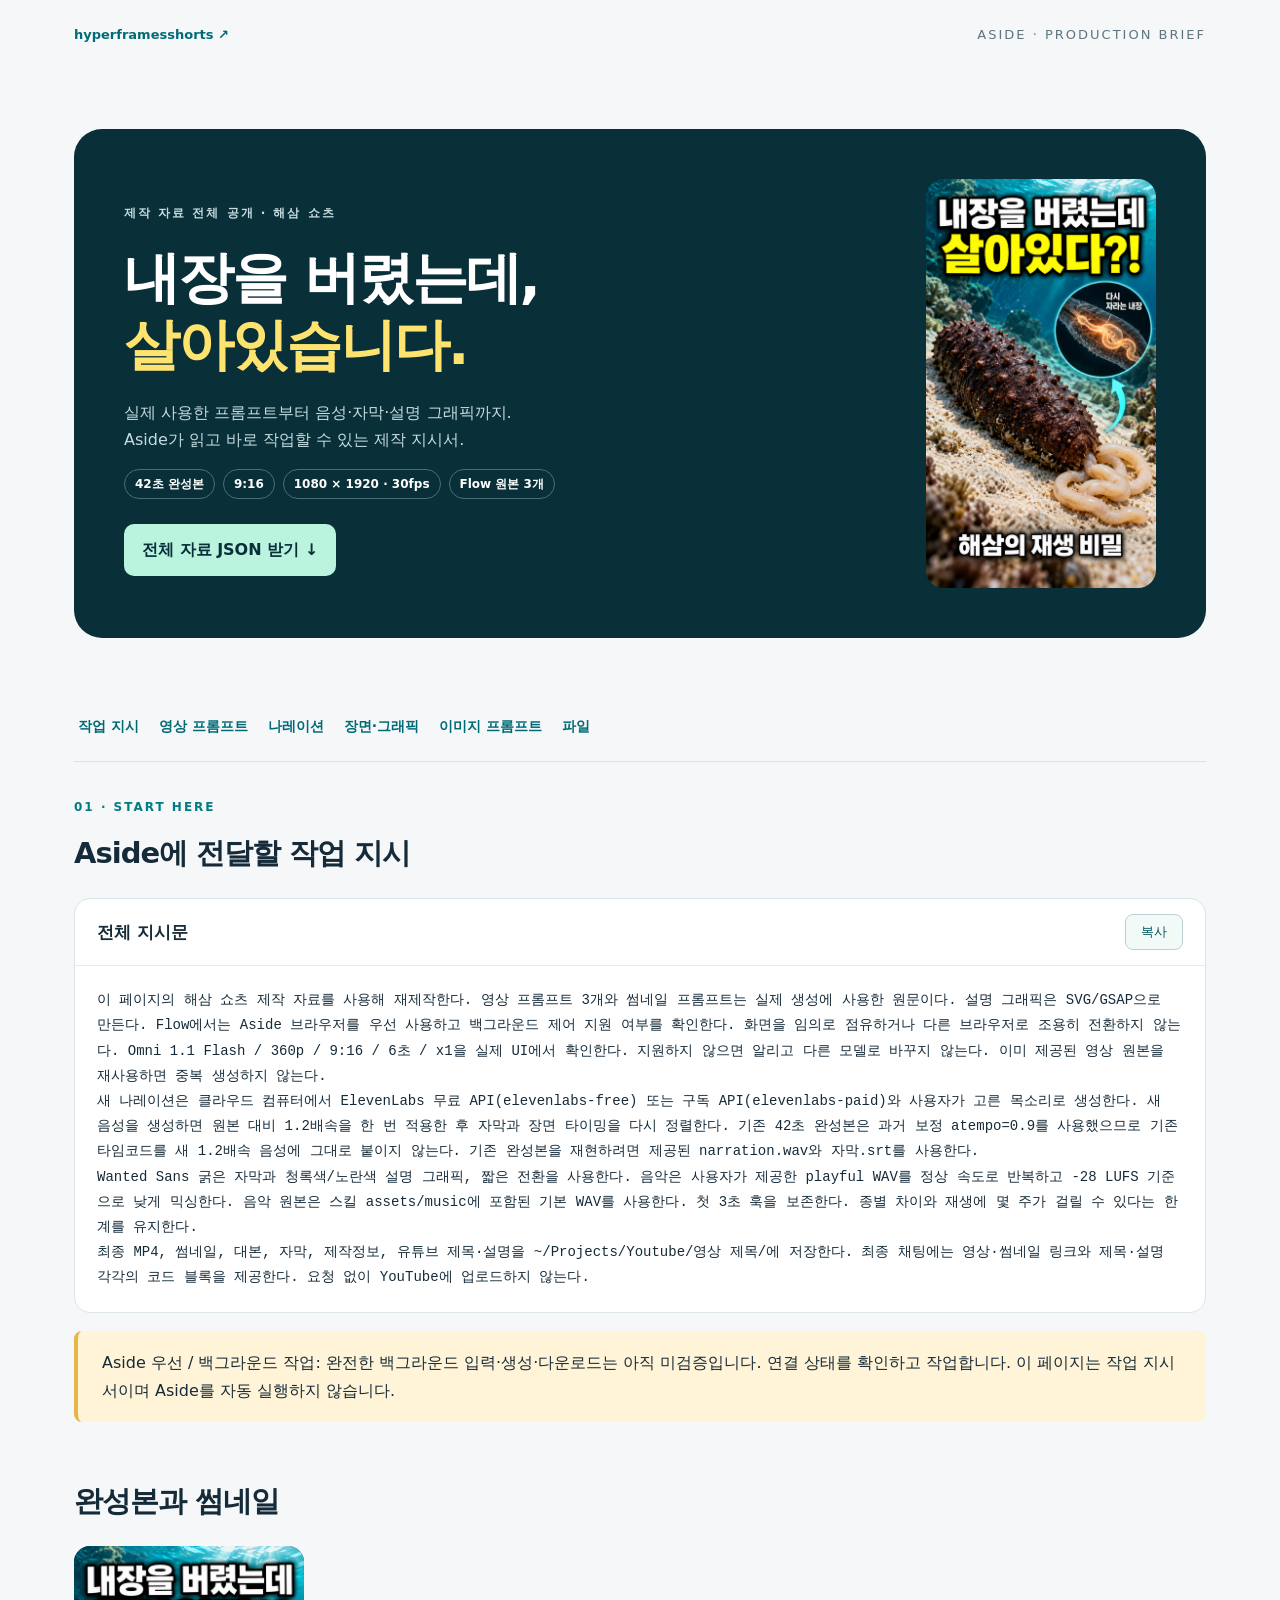
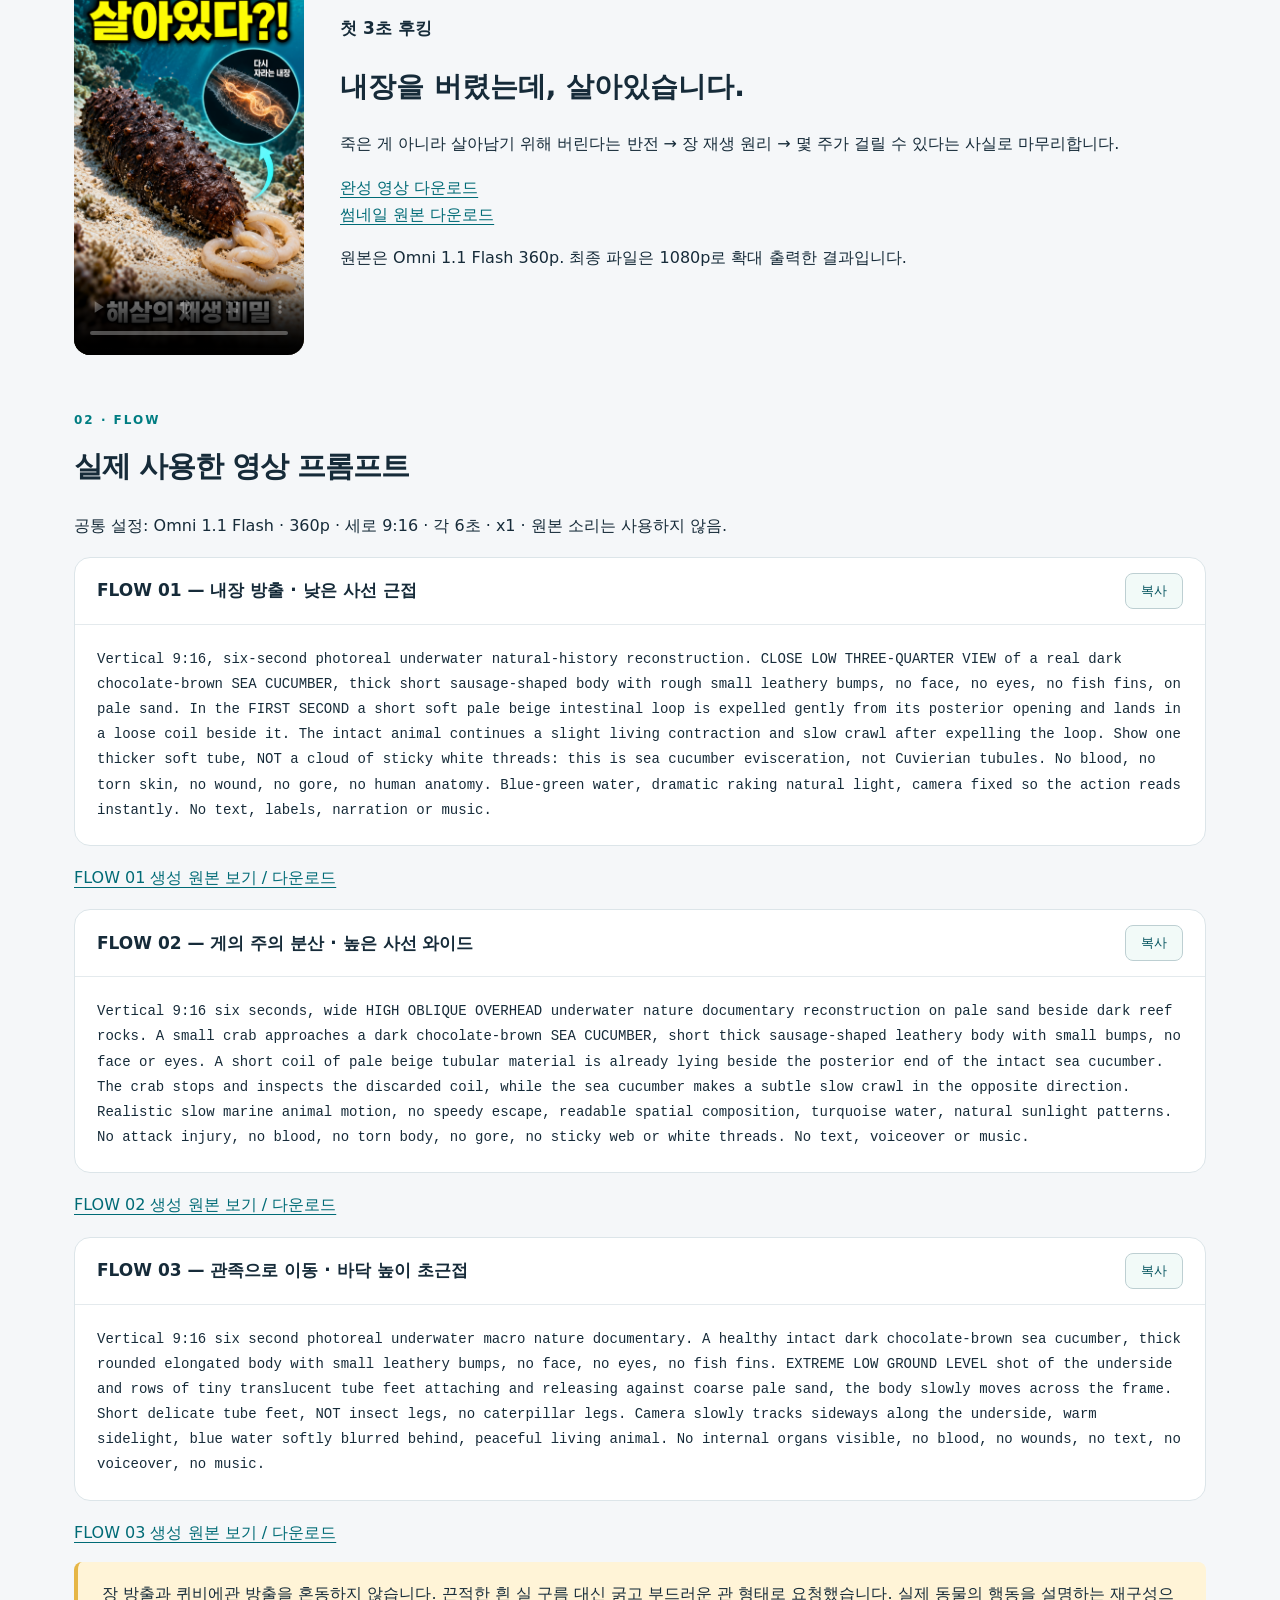
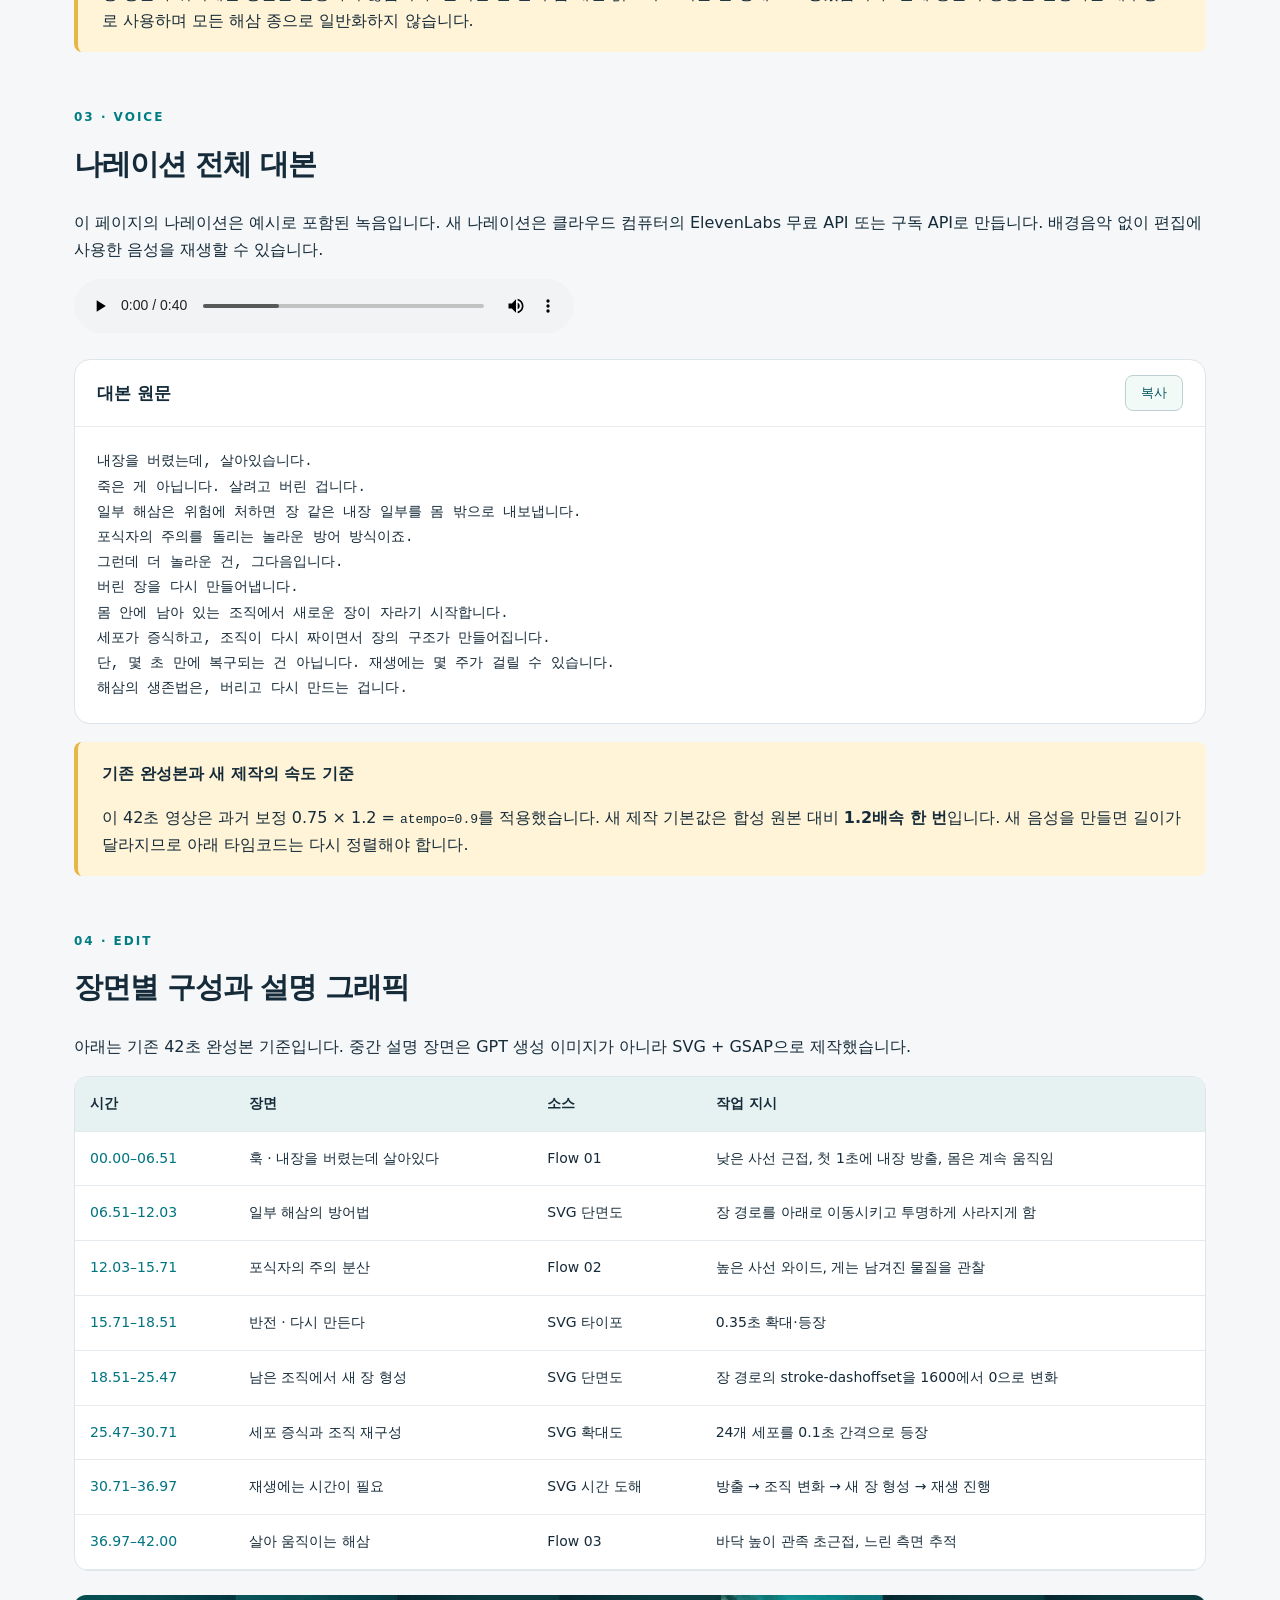
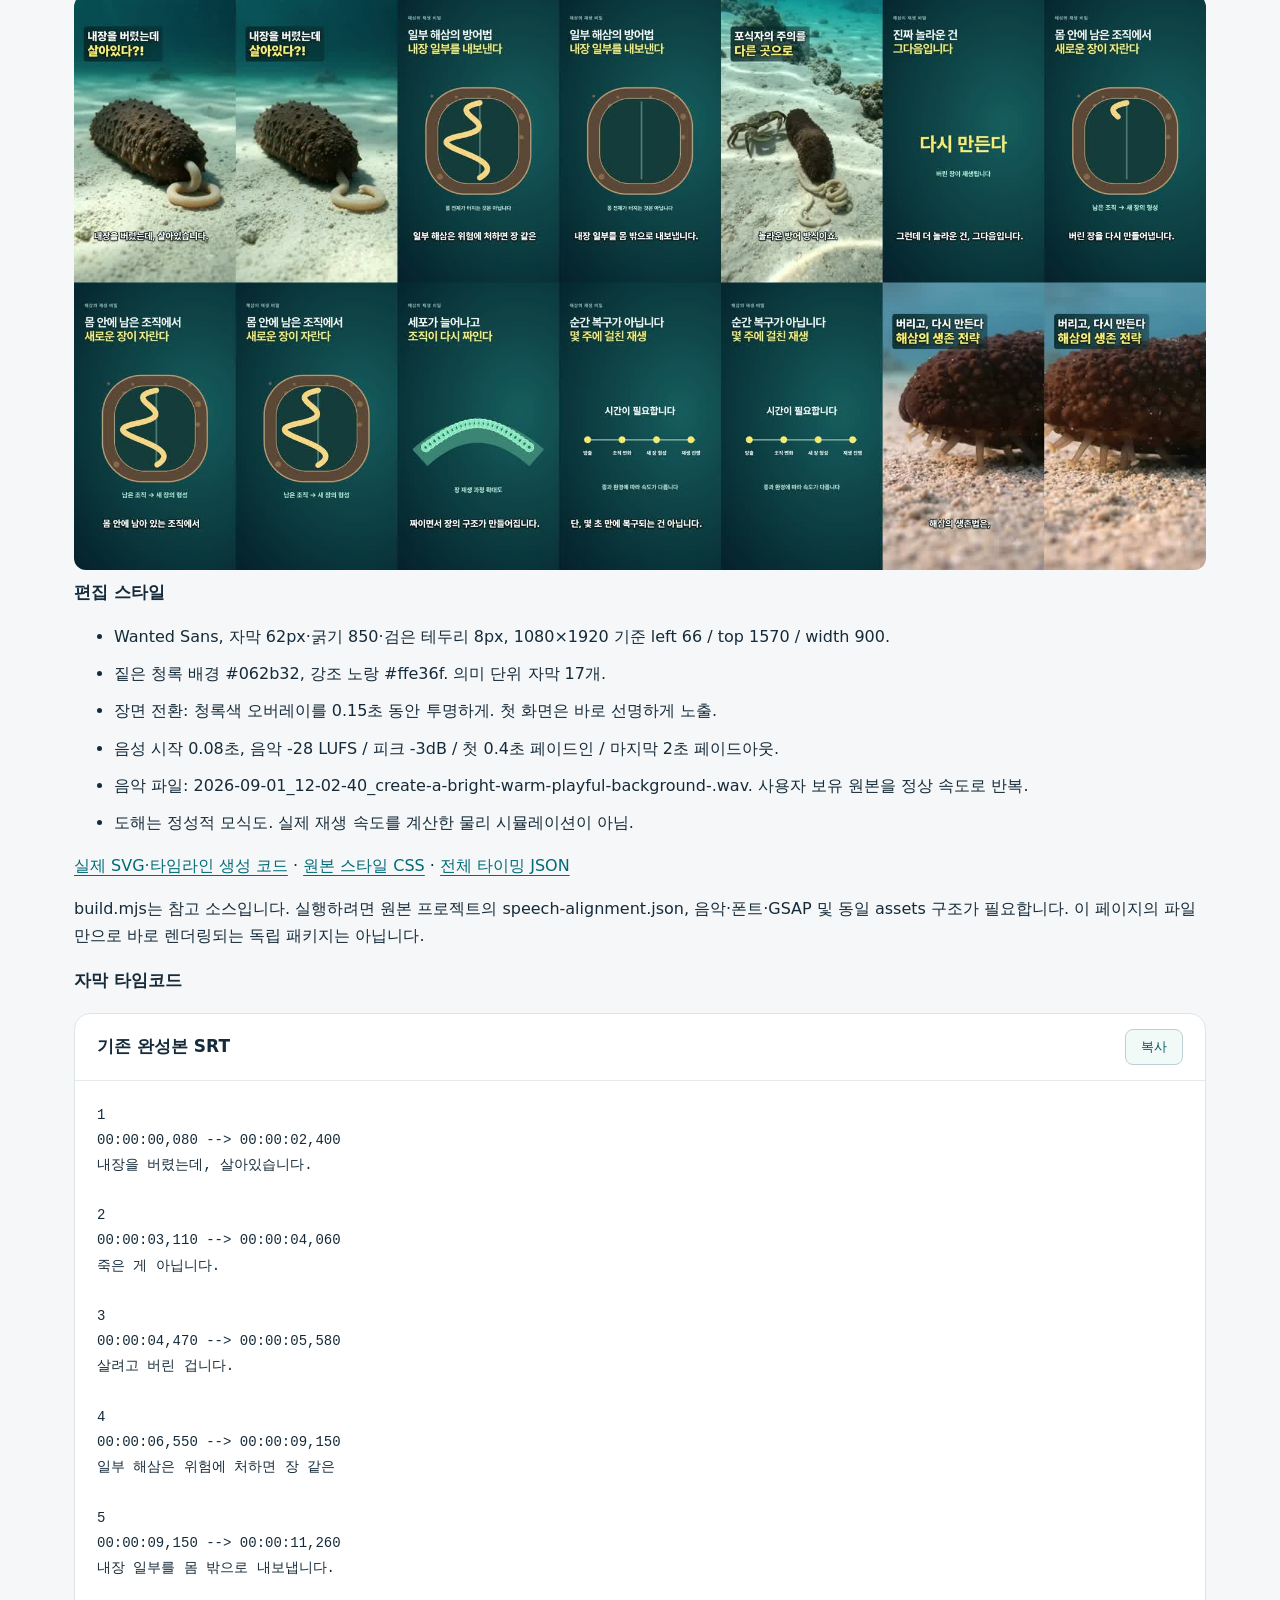
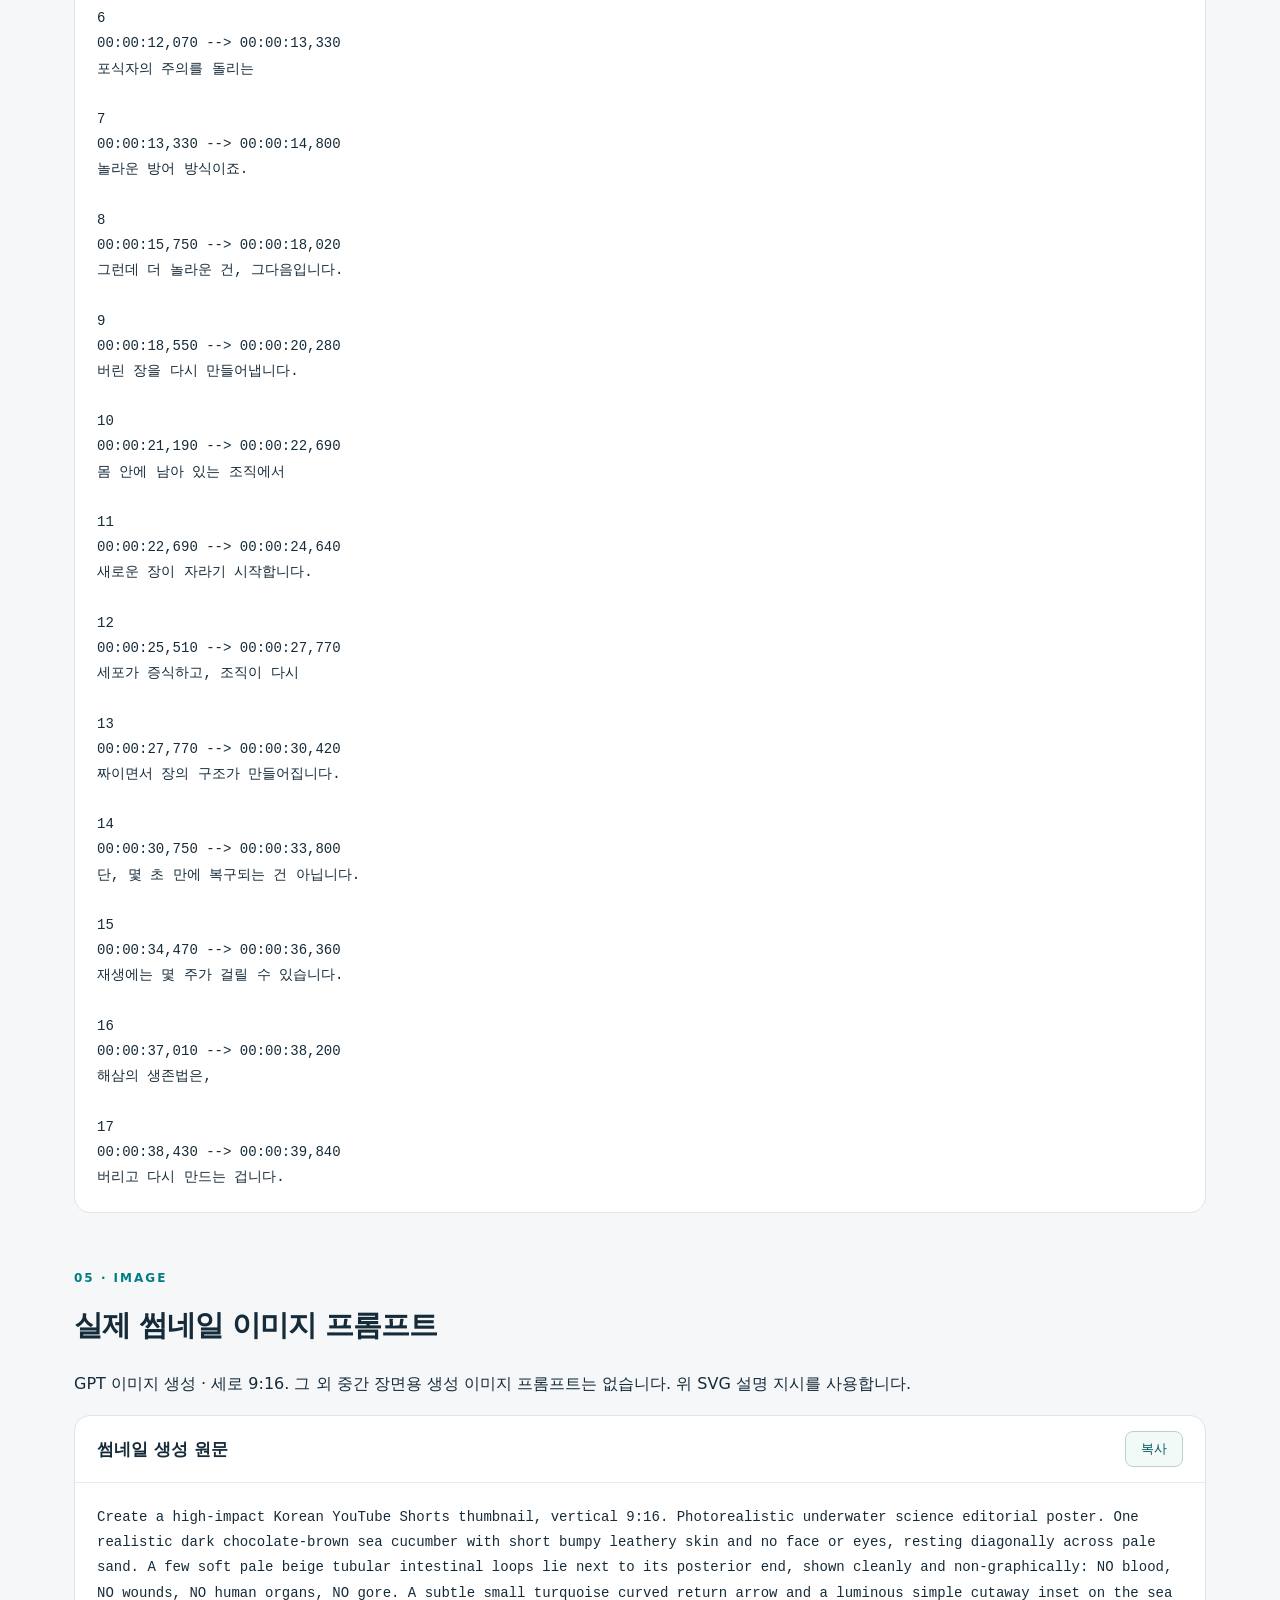
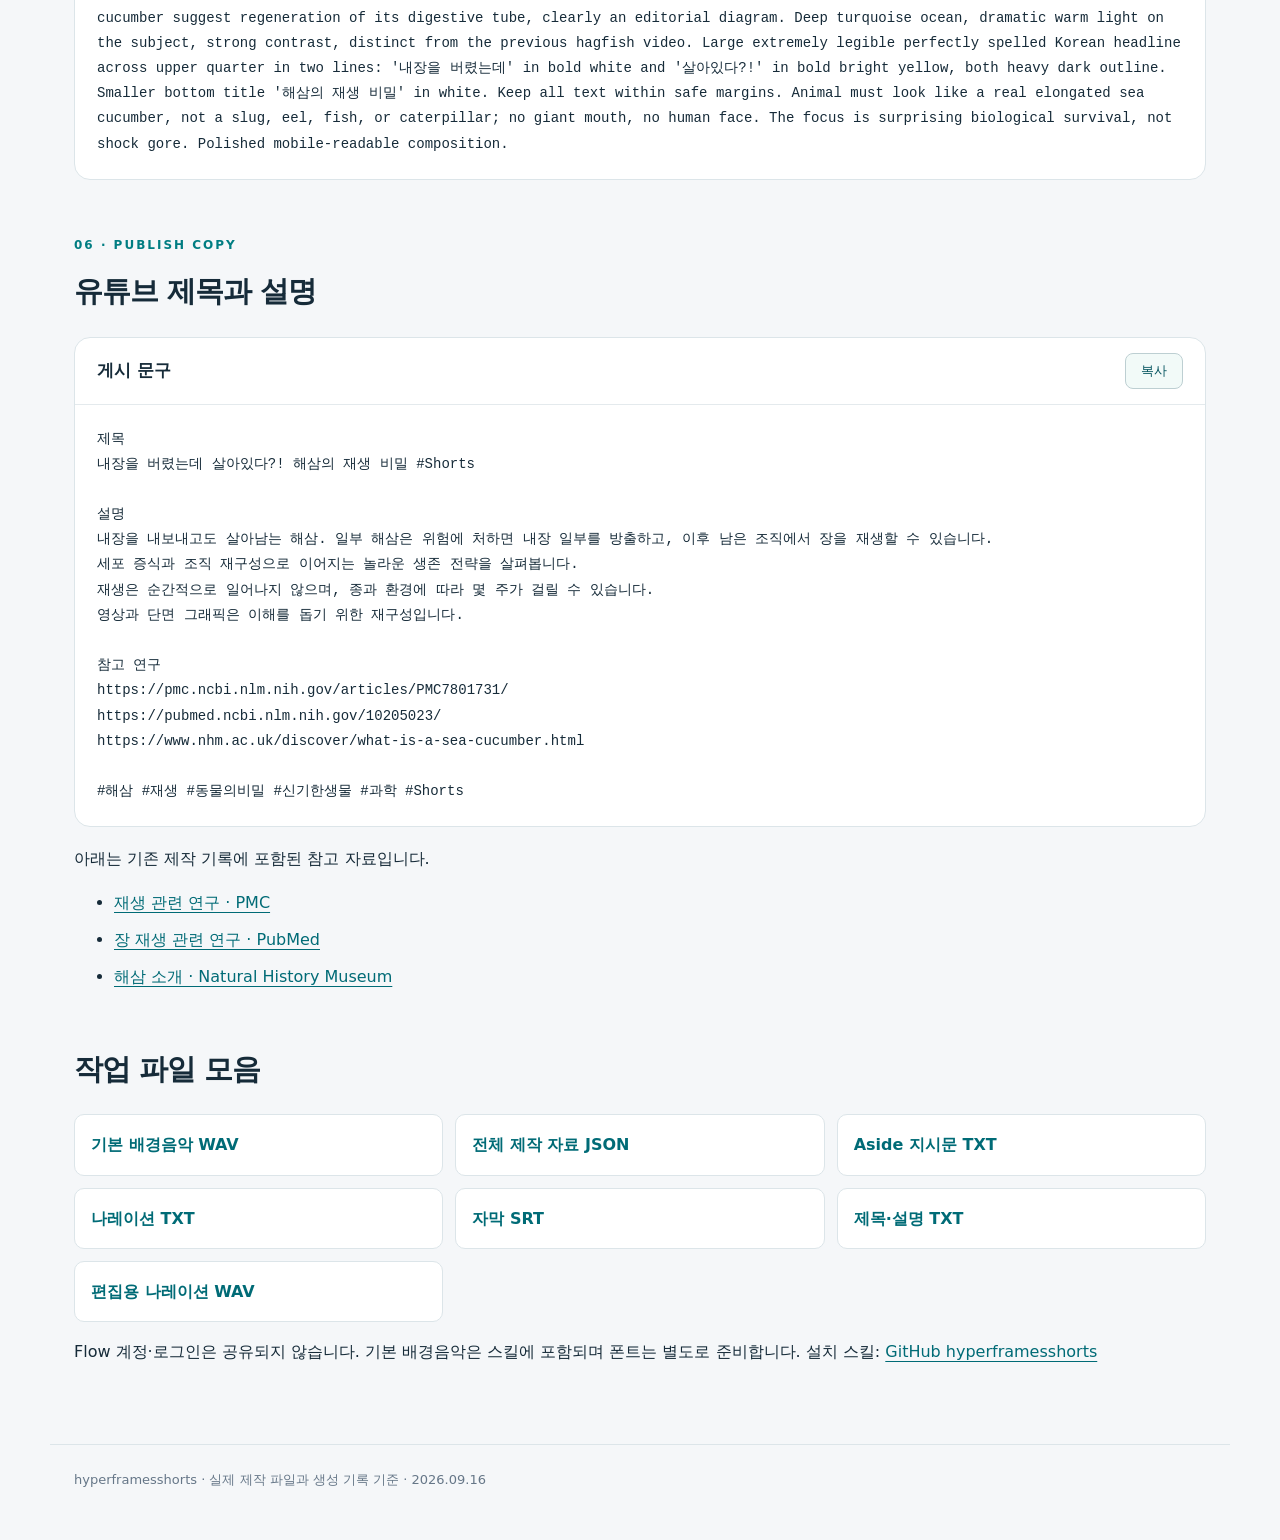
==== commit 8b43b8fb: "Install hyperframesshorts on a Linux cloud computer. Keep narration on ElevenLabs free or paid API, " ====
--- a/docs/sea-cucumber/index.html
+++ b/docs/sea-cucumber/index.html
@@ -1,10 +1,10 @@
 <!doctype html><html lang="ko"><meta charset="utf-8"><meta name="viewport" content="width=device-width,initial-scale=1"><title>해삼 쇼츠 제작 지시서 | hyperframesshorts</title><meta name="description" content="해삼 쇼츠 실제 영상 프롬프트, 나레이션, 썸네일 프롬프트, 편집 타임라인과 Aside 작업 지시서"><style>*{box-sizing:border-box}html{scroll-behavior:smooth;scroll-padding-top:80px}body{margin:0;background:#f5f7f9;color:#162b39;font-family:system-ui,-apple-system,"Apple SD Gothic Neo",sans-serif;line-height:1.7}header,main,footer{max-width:1180px;margin:auto;padding:24px}header{display:flex;justify-content:space-between;font-size:13px}a{color:#006b76;text-underline-offset:4px}header a{text-decoration:none;font-weight:800}header span{letter-spacing:2px;color:#5e7580}.hero{display:grid;grid-template-columns:1fr 230px;gap:60px;align-items:center;background:#092f38;color:white;padding:50px;border-radius:28px}.hero img{width:100%;border-radius:18px}.hero h1{font-size:clamp(32px,4.4vw,58px);line-height:1.2;letter-spacing:-2px;margin:20px 0}em{color:#ffe36f;font-style:normal}.hero p{color:#c4dcdf}.eyebrow{letter-spacing:2px;font-size:12px;font-weight:800;color:#007d82}.chips{display:flex;flex-wrap:wrap;gap:8px}.chips b{font-size:12px;border:1px solid #47717a;padding:4px 10px;border-radius:30px}.cta{display:inline-block;background:#baf3de;color:#092f38;padding:12px 18px;border-radius:10px;margin-top:25px;text-decoration:none;font-weight:800}nav{display:flex;gap:20px;overflow:auto;padding:22px 4px;position:sticky;top:0;background:#f5f7f9f5;z-index:4;border-bottom:1px solid #dce4e8}nav a{white-space:nowrap;font-size:14px;text-decoration:none;font-weight:700}section{margin:35px 0 55px}h2{font-size:29px;letter-spacing:-1px;margin:8px 0 20px}article{background:white;border:1px solid #dce5e9;border-radius:16px;margin:18px 0;overflow:hidden}.bar{display:flex;align-items:center;justify-content:space-between;gap:16px;padding:15px 22px;border-bottom:1px solid #e4eaed}h3{margin:0;font-size:17px}button{border:1px solid #bdcfd2;background:#f2faf8;color:#075560;padding:8px 15px;border-radius:8px;cursor:pointer;flex-shrink:0}button:focus-visible,a:focus-visible{outline:3px solid #eeae19;outline-offset:3px}pre{font-family:ui-monospace,monospace;font-size:14px;line-height:1.8;white-space:pre-wrap;overflow-wrap:anywhere;padding:22px;margin:0}.notice{background:#fff4d7;border-left:4px solid #e6b646;padding:18px 24px;border-radius:8px}.notice p{margin-bottom:0}.preview{display:grid;grid-template-columns:230px 1fr;gap:36px;align-items:center}.preview video{width:230px;max-height:480px;border-radius:16px;background:#072c32}blockquote{margin:20px 0;font-size:28px;font-weight:750}audio{max-width:100%;width:500px}.table-wrap{overflow-x:auto;background:white;border:1px solid #dce5e9;border-radius:14px}table{border-collapse:collapse;width:100%;min-width:720px;font-size:14px}td,th{padding:15px;text-align:left;border-bottom:1px solid #e4eaed}th{background:#e6f1f1}td:first-child{white-space:nowrap;color:#007480}.sheet{width:100%;margin-top:24px;border-radius:12px}li{margin:10px 0}.downloads{display:grid;grid-template-columns:repeat(3,1fr);gap:12px}.downloads a{background:white;border:1px solid #dce5e9;border-radius:10px;padding:16px;text-decoration:none;font-weight:650}footer{border-top:1px solid #dce5e9;color:#678;font-size:13px}#status{position:fixed;bottom:20px;left:50%;transform:translateX(-50%);background:#123c40;color:white;padding:10px 20px;border-radius:8px;display:none}@media(max-width:650px){header,main,footer{padding:18px}header span{display:none}.hero{padding:25px;gap:25px;grid-template-columns:1fr}.hero img{width:145px;justify-self:center}.hero h1{font-size:36px}.preview{grid-template-columns:1fr}.preview video{justify-self:center}.downloads{grid-template-columns:1fr 1fr}.bar{padding:14px}pre{padding:16px}.hero{margin-top:15px}h2{font-size:25px}}</style><header><a href="https://github.com/aihubos/hyperframesshorts">hyperframesshorts ↗</a><span>ASIDE · PRODUCTION BRIEF</span></header><main><section class="hero"><div><p class="eyebrow">제작 자료 전체 공개 · 해삼 쇼츠</p><h1>내장을 버렸는데,<br><em>살아있습니다.</em></h1><p>실제 사용한 프롬프트부터 음성·자막·설명 그래픽까지.<br>Aside가 읽고 바로 작업할 수 있는 제작 지시서.</p><div class="chips"><b>42초 완성본</b><b>9:16</b><b>1080 × 1920 · 30fps</b><b>Flow 원본 3개</b></div><a class="cta" href="brief.json" download>전체 자료 JSON 받기 ↓</a></div><img src="media/thumbnail.png" alt="해삼 쇼츠 썸네일"></section><nav><a href="#start">작업 지시</a><a href="#video">영상 프롬프트</a><a href="#voice">나레이션</a><a href="#scenes">장면·그래픽</a><a href="#image">이미지 프롬프트</a><a href="#files">파일</a></nav>
 <section id="start"><p class="eyebrow">01 · START HERE</p><h2>Aside에 전달할 작업 지시</h2><article><div class="bar"><h3>전체 지시문</h3><button data-copy="handoff">복사</button></div><pre id="handoff">이 페이지의 해삼 쇼츠 제작 자료를 사용해 재제작한다. 영상 프롬프트 3개와 썸네일 프롬프트는 실제 생성에 사용한 원문이다. 설명 그래픽은 SVG/GSAP으로 만든다. Flow에서는 Aside 브라우저를 우선 사용하고 백그라운드 제어 지원 여부를 확인한다. 화면을 임의로 점유하거나 다른 브라우저로 조용히 전환하지 않는다. Omni 1.1 Flash / 360p / 9:16 / 6초 / x1을 실제 UI에서 확인한다. 지원하지 않으면 알리고 다른 모델로 바꾸지 않는다. 이미 제공된 영상 원본을 재사용하면 중복 생성하지 않는다.
-나레이션은 VoiceStudio VoxCPM2, 승인된 공유 목소리를 사용한다. 새 음성을 생성하면 원본 대비 1.2배속을 한 번 적용한 후 자막과 장면 타이밍을 다시 정렬한다. 기존 42초 완성본은 과거 보정 atempo=0.9를 사용했으므로 기존 타임코드를 새 1.2배속 음성에 그대로 붙이지 않는다. 기존 완성본을 재현하려면 제공된 narration.wav와 자막.srt를 사용한다.
+새 나레이션은 클라우드 컴퓨터에서 ElevenLabs 무료 API(elevenlabs-free) 또는 구독 API(elevenlabs-paid)와 사용자가 고른 목소리로 생성한다. 새 음성을 생성하면 원본 대비 1.2배속을 한 번 적용한 후 자막과 장면 타이밍을 다시 정렬한다. 기존 42초 완성본은 과거 보정 atempo=0.9를 사용했으므로 기존 타임코드를 새 1.2배속 음성에 그대로 붙이지 않는다. 기존 완성본을 재현하려면 제공된 narration.wav와 자막.srt를 사용한다.
 Wanted Sans 굵은 자막과 청록색/노란색 설명 그래픽, 짧은 전환을 사용한다. 음악은 사용자가 제공한 playful WAV를 정상 속도로 반복하고 -28 LUFS 기준으로 낮게 믹싱한다. 음악 원본은 스킬 assets/music에 포함된 기본 WAV를 사용한다. 첫 3초 훅을 보존한다. 종별 차이와 재생에 몇 주가 걸릴 수 있다는 한계를 유지한다.
 최종 MP4, 썸네일, 대본, 자막, 제작정보, 유튜브 제목·설명을 ~/Projects/Youtube/영상 제목/에 저장한다. 최종 채팅에는 영상·썸네일 링크와 제목·설명 각각의 코드 블록을 제공한다. 요청 없이 YouTube에 업로드하지 않는다.</pre></article><p class="notice">Aside 우선 / 백그라운드 작업: 완전한 백그라운드 입력·생성·다운로드는 아직 미검증입니다. 연결 상태를 확인하고 작업합니다. 이 페이지는 작업 지시서이며 Aside를 자동 실행하지 않습니다.</p></section>
 <section><h2>완성본과 썸네일</h2><div class="preview"><video controls preload="metadata" poster="media/thumbnail.png" src="media/final.mp4"></video><div><h3>첫 3초 후킹</h3><blockquote>내장을 버렸는데, 살아있습니다.</blockquote><p>죽은 게 아니라 살아남기 위해 버린다는 반전 → 장 재생 원리 → 몇 주가 걸릴 수 있다는 사실로 마무리합니다.</p><a href="media/final.mp4" download>완성 영상 다운로드</a><br><a href="media/thumbnail.png" download>썸네일 원본 다운로드</a><p>원본은 Omni 1.1 Flash 360p. 최종 파일은 1080p로 확대 출력한 결과입니다.</p></div></div></section>
-<section id="video"><p class="eyebrow">02 · FLOW</p><h2>실제 사용한 영상 프롬프트</h2><p>공통 설정: Omni 1.1 Flash · 360p · 세로 9:16 · 각 6초 · x1 · 원본 소리는 사용하지 않음.</p><article><div class="bar"><h3>FLOW 01 — 내장 방출 · 낮은 사선 근접</h3><button data-copy="prompt1">복사</button></div><pre id="prompt1">Vertical 9:16, six-second photoreal underwater natural-history reconstruction. CLOSE LOW THREE-QUARTER VIEW of a real dark chocolate-brown SEA CUCUMBER, thick short sausage-shaped body with rough small leathery bumps, no face, no eyes, no fish fins, on pale sand. In the FIRST SECOND a short soft pale beige intestinal loop is expelled gently from its posterior opening and lands in a loose coil beside it. The intact animal continues a slight living contraction and slow crawl after expelling the loop. Show one thicker soft tube, NOT a cloud of sticky white threads: this is sea cucumber evisceration, not Cuvierian tubules. No blood, no torn skin, no wound, no gore, no human anatomy. Blue-green water, dramatic raking natural light, camera fixed so the action reads instantly. No text, labels, narration or music.</pre></article><p><a href="media/flow-01.mp4">FLOW 01 생성 원본 보기 / 다운로드</a></p><article><div class="bar"><h3>FLOW 02 — 게의 주의 분산 · 높은 사선 와이드</h3><button data-copy="prompt2">복사</button></div><pre id="prompt2">Vertical 9:16 six seconds, wide HIGH OBLIQUE OVERHEAD underwater nature documentary reconstruction on pale sand beside dark reef rocks. A small crab approaches a dark chocolate-brown SEA CUCUMBER, short thick sausage-shaped leathery body with small bumps, no face or eyes. A short coil of pale beige tubular material is already lying beside the posterior end of the intact sea cucumber. The crab stops and inspects the discarded coil, while the sea cucumber makes a subtle slow crawl in the opposite direction. Realistic slow marine animal motion, no speedy escape, readable spatial composition, turquoise water, natural sunlight patterns. No attack injury, no blood, no torn body, no gore, no sticky web or white threads. No text, voiceover or music.</pre></article><p><a href="media/flow-02.mp4">FLOW 02 생성 원본 보기 / 다운로드</a></p><article><div class="bar"><h3>FLOW 03 — 관족으로 이동 · 바닥 높이 초근접</h3><button data-copy="prompt3">복사</button></div><pre id="prompt3">Vertical 9:16 six second photoreal underwater macro nature documentary. A healthy intact dark chocolate-brown sea cucumber, thick rounded elongated body with small leathery bumps, no face, no eyes, no fish fins. EXTREME LOW GROUND LEVEL shot of the underside and rows of tiny translucent tube feet attaching and releasing against coarse pale sand, the body slowly moves across the frame. Short delicate tube feet, NOT insect legs, no caterpillar legs. Camera slowly tracks sideways along the underside, warm sidelight, blue water softly blurred behind, peaceful living animal. No internal organs visible, no blood, no wounds, no text, no voiceover, no music.</pre></article><p><a href="media/flow-03.mp4">FLOW 03 생성 원본 보기 / 다운로드</a></p><p class="notice">장 방출과 퀴비에관 방출을 혼동하지 않습니다. 끈적한 흰 실 구름 대신 굵고 부드러운 관 형태로 요청했습니다. 실제 동물의 행동을 설명하는 재구성으로 사용하며 모든 해삼 종으로 일반화하지 않습니다.</p></section><section id="voice"><p class="eyebrow">03 · VOICE</p><h2>나레이션 전체 대본</h2><p>VoiceStudio · VoxCPM2 · 승인된 공유 목소리. 배경음악 없이 편집에 사용한 음성을 재생할 수 있습니다.</p><audio controls preload="metadata" src="media/narration.wav"></audio><article><div class="bar"><h3>대본 원문</h3><button data-copy="narration">복사</button></div><pre id="narration">내장을 버렸는데, 살아있습니다.
+<section id="video"><p class="eyebrow">02 · FLOW</p><h2>실제 사용한 영상 프롬프트</h2><p>공통 설정: Omni 1.1 Flash · 360p · 세로 9:16 · 각 6초 · x1 · 원본 소리는 사용하지 않음.</p><article><div class="bar"><h3>FLOW 01 — 내장 방출 · 낮은 사선 근접</h3><button data-copy="prompt1">복사</button></div><pre id="prompt1">Vertical 9:16, six-second photoreal underwater natural-history reconstruction. CLOSE LOW THREE-QUARTER VIEW of a real dark chocolate-brown SEA CUCUMBER, thick short sausage-shaped body with rough small leathery bumps, no face, no eyes, no fish fins, on pale sand. In the FIRST SECOND a short soft pale beige intestinal loop is expelled gently from its posterior opening and lands in a loose coil beside it. The intact animal continues a slight living contraction and slow crawl after expelling the loop. Show one thicker soft tube, NOT a cloud of sticky white threads: this is sea cucumber evisceration, not Cuvierian tubules. No blood, no torn skin, no wound, no gore, no human anatomy. Blue-green water, dramatic raking natural light, camera fixed so the action reads instantly. No text, labels, narration or music.</pre></article><p><a href="media/flow-01.mp4">FLOW 01 생성 원본 보기 / 다운로드</a></p><article><div class="bar"><h3>FLOW 02 — 게의 주의 분산 · 높은 사선 와이드</h3><button data-copy="prompt2">복사</button></div><pre id="prompt2">Vertical 9:16 six seconds, wide HIGH OBLIQUE OVERHEAD underwater nature documentary reconstruction on pale sand beside dark reef rocks. A small crab approaches a dark chocolate-brown SEA CUCUMBER, short thick sausage-shaped leathery body with small bumps, no face or eyes. A short coil of pale beige tubular material is already lying beside the posterior end of the intact sea cucumber. The crab stops and inspects the discarded coil, while the sea cucumber makes a subtle slow crawl in the opposite direction. Realistic slow marine animal motion, no speedy escape, readable spatial composition, turquoise water, natural sunlight patterns. No attack injury, no blood, no torn body, no gore, no sticky web or white threads. No text, voiceover or music.</pre></article><p><a href="media/flow-02.mp4">FLOW 02 생성 원본 보기 / 다운로드</a></p><article><div class="bar"><h3>FLOW 03 — 관족으로 이동 · 바닥 높이 초근접</h3><button data-copy="prompt3">복사</button></div><pre id="prompt3">Vertical 9:16 six second photoreal underwater macro nature documentary. A healthy intact dark chocolate-brown sea cucumber, thick rounded elongated body with small leathery bumps, no face, no eyes, no fish fins. EXTREME LOW GROUND LEVEL shot of the underside and rows of tiny translucent tube feet attaching and releasing against coarse pale sand, the body slowly moves across the frame. Short delicate tube feet, NOT insect legs, no caterpillar legs. Camera slowly tracks sideways along the underside, warm sidelight, blue water softly blurred behind, peaceful living animal. No internal organs visible, no blood, no wounds, no text, no voiceover, no music.</pre></article><p><a href="media/flow-03.mp4">FLOW 03 생성 원본 보기 / 다운로드</a></p><p class="notice">장 방출과 퀴비에관 방출을 혼동하지 않습니다. 끈적한 흰 실 구름 대신 굵고 부드러운 관 형태로 요청했습니다. 실제 동물의 행동을 설명하는 재구성으로 사용하며 모든 해삼 종으로 일반화하지 않습니다.</p></section><section id="voice"><p class="eyebrow">03 · VOICE</p><h2>나레이션 전체 대본</h2><p>이 페이지의 나레이션은 예시로 포함된 녹음입니다. 새 나레이션은 클라우드 컴퓨터의 ElevenLabs 무료 API 또는 구독 API로 만듭니다. 배경음악 없이 편집에 사용한 음성을 재생할 수 있습니다.</p><audio controls preload="metadata" src="media/narration.wav"></audio><article><div class="bar"><h3>대본 원문</h3><button data-copy="narration">복사</button></div><pre id="narration">내장을 버렸는데, 살아있습니다.
 죽은 게 아닙니다. 살려고 버린 겁니다.
 일부 해삼은 위험에 처하면 장 같은 내장 일부를 몸 밖으로 내보냅니다.
 포식자의 주의를 돌리는 놀라운 방어 방식이죠.
@@ -96,4 +96,4 @@
 https://www.nhm.ac.uk/discover/what-is-a-sea-cucumber.html
 
 #해삼 #재생 #동물의비밀 #신기한생물 #과학 #Shorts
-</pre></article><p>아래는 기존 제작 기록에 포함된 참고 자료입니다.</p><ul><li><a href="https://pmc.ncbi.nlm.nih.gov/articles/PMC7801731/">재생 관련 연구 · PMC</a></li><li><a href="https://pubmed.ncbi.nlm.nih.gov/10205023/">장 재생 관련 연구 · PubMed</a></li><li><a href="https://www.nhm.ac.uk/discover/what-is-a-sea-cucumber.html">해삼 소개 · Natural History Museum</a></li></ul></section><section id="files"><h2>작업 파일 모음</h2><div class="downloads"><a href="https://raw.githubusercontent.com/aihubos/hyperframesshorts/main/assets/music/2026-09-01_12-02-40_create-a-bright-warm-playful-background-.wav">기본 배경음악 WAV</a><a href="brief.json">전체 제작 자료 JSON</a><a href="files/aside-instructions.txt">Aside 지시문 TXT</a><a href="files/narration.txt">나레이션 TXT</a><a href="files/captions.srt">자막 SRT</a><a href="files/youtube.txt">제목·설명 TXT</a><a href="media/narration.wav">편집용 나레이션 WAV</a><a href="https://raw.githubusercontent.com/aihubos/hyperframesshorts/main/assets/voice/reference.wav">공유 목소리 참조 WAV</a><a href="https://github.com/aihubos/hyperframesshorts/tree/main/assets/voice">목소리 참조·녹취</a></div><p>Flow 계정·로그인은 공유되지 않습니다. 기본 배경음악은 스킬에 포함되며 폰트는 별도로 준비합니다. 설치 스킬: <a href="https://github.com/aihubos/hyperframesshorts">GitHub hyperframesshorts</a></p></section></main><footer>hyperframesshorts · 실제 제작 파일과 생성 기록 기준 · 2026.09.16</footer><div id="status" role="status" aria-live="polite"></div><script>document.querySelectorAll('[data-copy]').forEach(b=>b.addEventListener('click',async()=>{let t=document.getElementById(b.dataset.copy);try{await navigator.clipboard.writeText(t.textContent);b.textContent='복사 완료';setTimeout(()=>b.textContent='복사',1600)}catch{let r=document.createRange();r.selectNodeContents(t);let s=getSelection();s.removeAllRanges();s.addRange(r);let el=document.getElementById('status');el.textContent='텍스트를 선택했습니다. 복사 단축키를 눌러 주세요.';el.style.display='block';setTimeout(()=>el.style.display='none',4000)}}));</script></html>+</pre></article><p>아래는 기존 제작 기록에 포함된 참고 자료입니다.</p><ul><li><a href="https://pmc.ncbi.nlm.nih.gov/articles/PMC7801731/">재생 관련 연구 · PMC</a></li><li><a href="https://pubmed.ncbi.nlm.nih.gov/10205023/">장 재생 관련 연구 · PubMed</a></li><li><a href="https://www.nhm.ac.uk/discover/what-is-a-sea-cucumber.html">해삼 소개 · Natural History Museum</a></li></ul></section><section id="files"><h2>작업 파일 모음</h2><div class="downloads"><a href="https://raw.githubusercontent.com/aihubos/hyperframesshorts/main/assets/music/2026-09-01_12-02-40_create-a-bright-warm-playful-background-.wav">기본 배경음악 WAV</a><a href="brief.json">전체 제작 자료 JSON</a><a href="files/aside-instructions.txt">Aside 지시문 TXT</a><a href="files/narration.txt">나레이션 TXT</a><a href="files/captions.srt">자막 SRT</a><a href="files/youtube.txt">제목·설명 TXT</a><a href="media/narration.wav">편집용 나레이션 WAV</a></div><p>Flow 계정·로그인은 공유되지 않습니다. 기본 배경음악은 스킬에 포함되며 폰트는 별도로 준비합니다. 설치 스킬: <a href="https://github.com/aihubos/hyperframesshorts">GitHub hyperframesshorts</a></p></section></main><footer>hyperframesshorts · 실제 제작 파일과 생성 기록 기준 · 2026.09.16</footer><div id="status" role="status" aria-live="polite"></div><script>document.querySelectorAll('[data-copy]').forEach(b=>b.addEventListener('click',async()=>{let t=document.getElementById(b.dataset.copy);try{await navigator.clipboard.writeText(t.textContent);b.textContent='복사 완료';setTimeout(()=>b.textContent='복사',1600)}catch{let r=document.createRange();r.selectNodeContents(t);let s=getSelection();s.removeAllRanges();s.addRange(r);let el=document.getElementById('status');el.textContent='텍스트를 선택했습니다. 복사 단축키를 눌러 주세요.';el.style.display='block';setTimeout(()=>el.style.display='none',4000)}}));</script></html>
